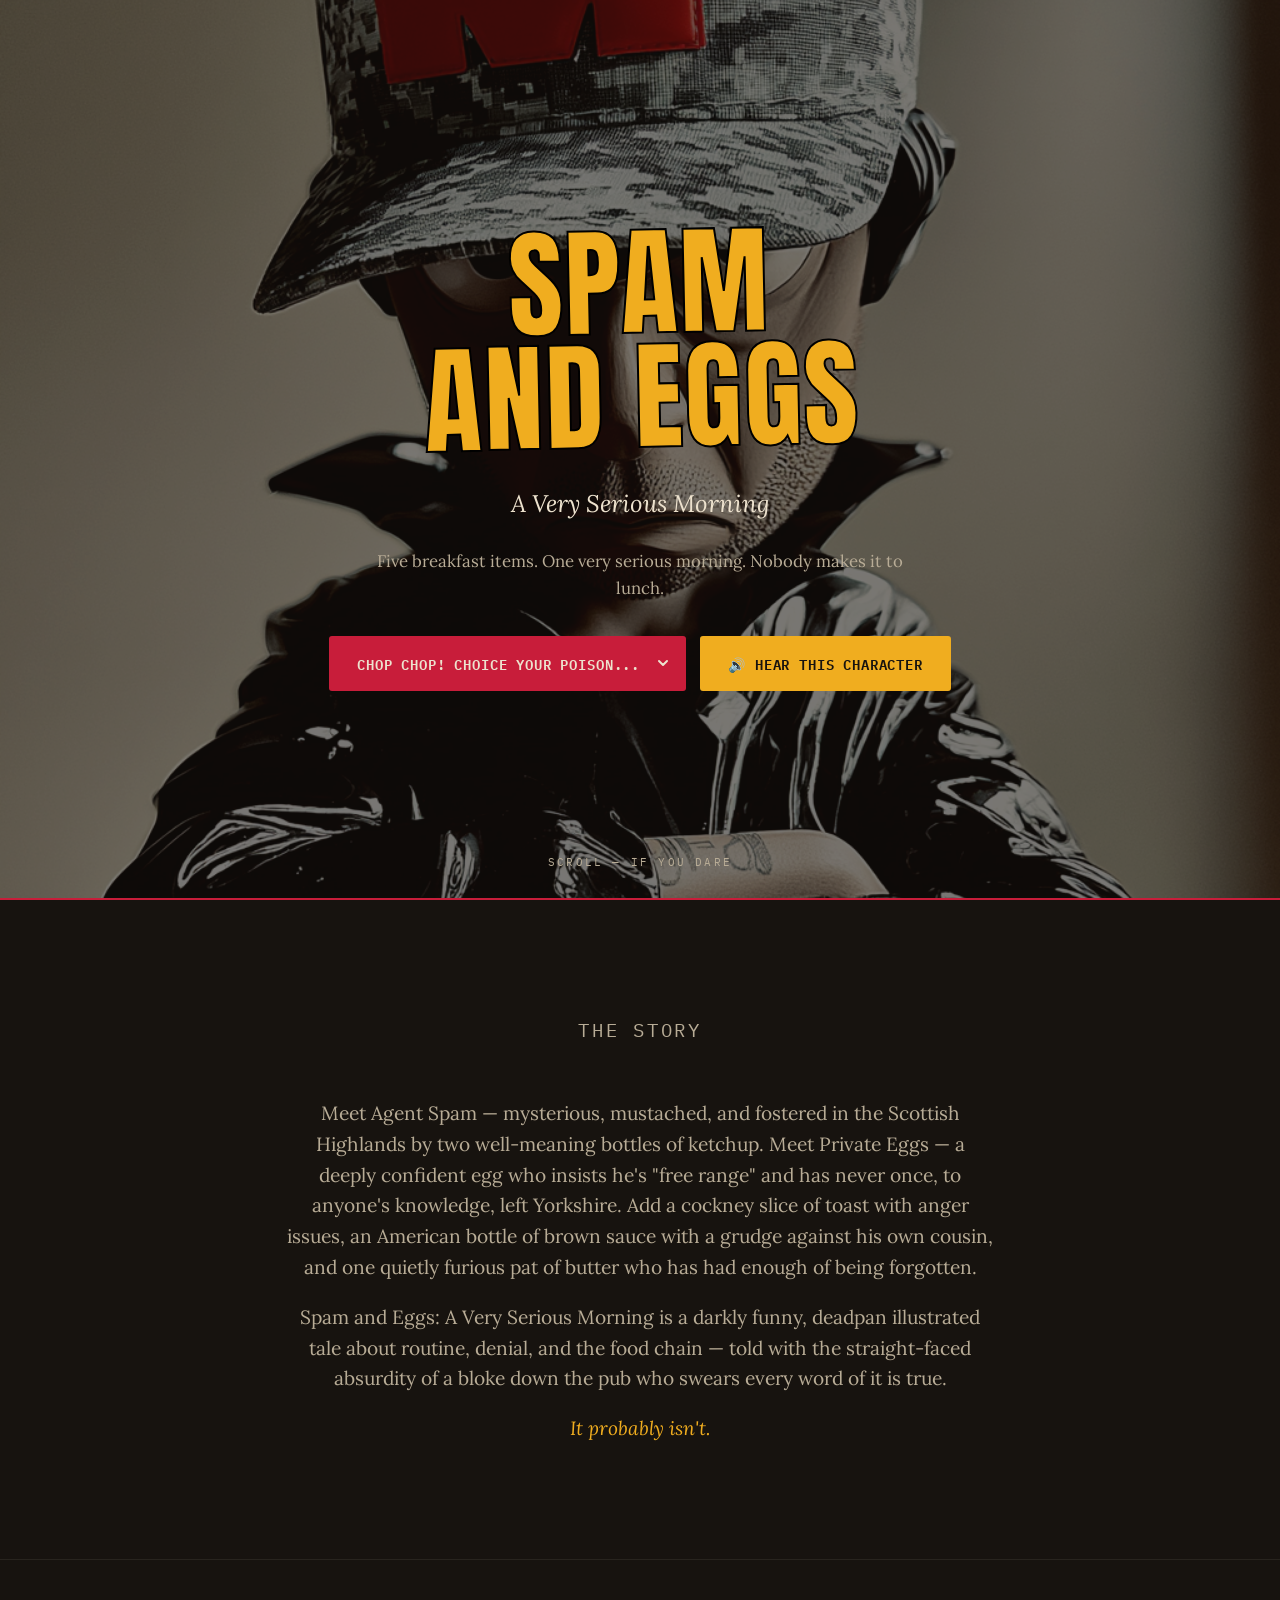
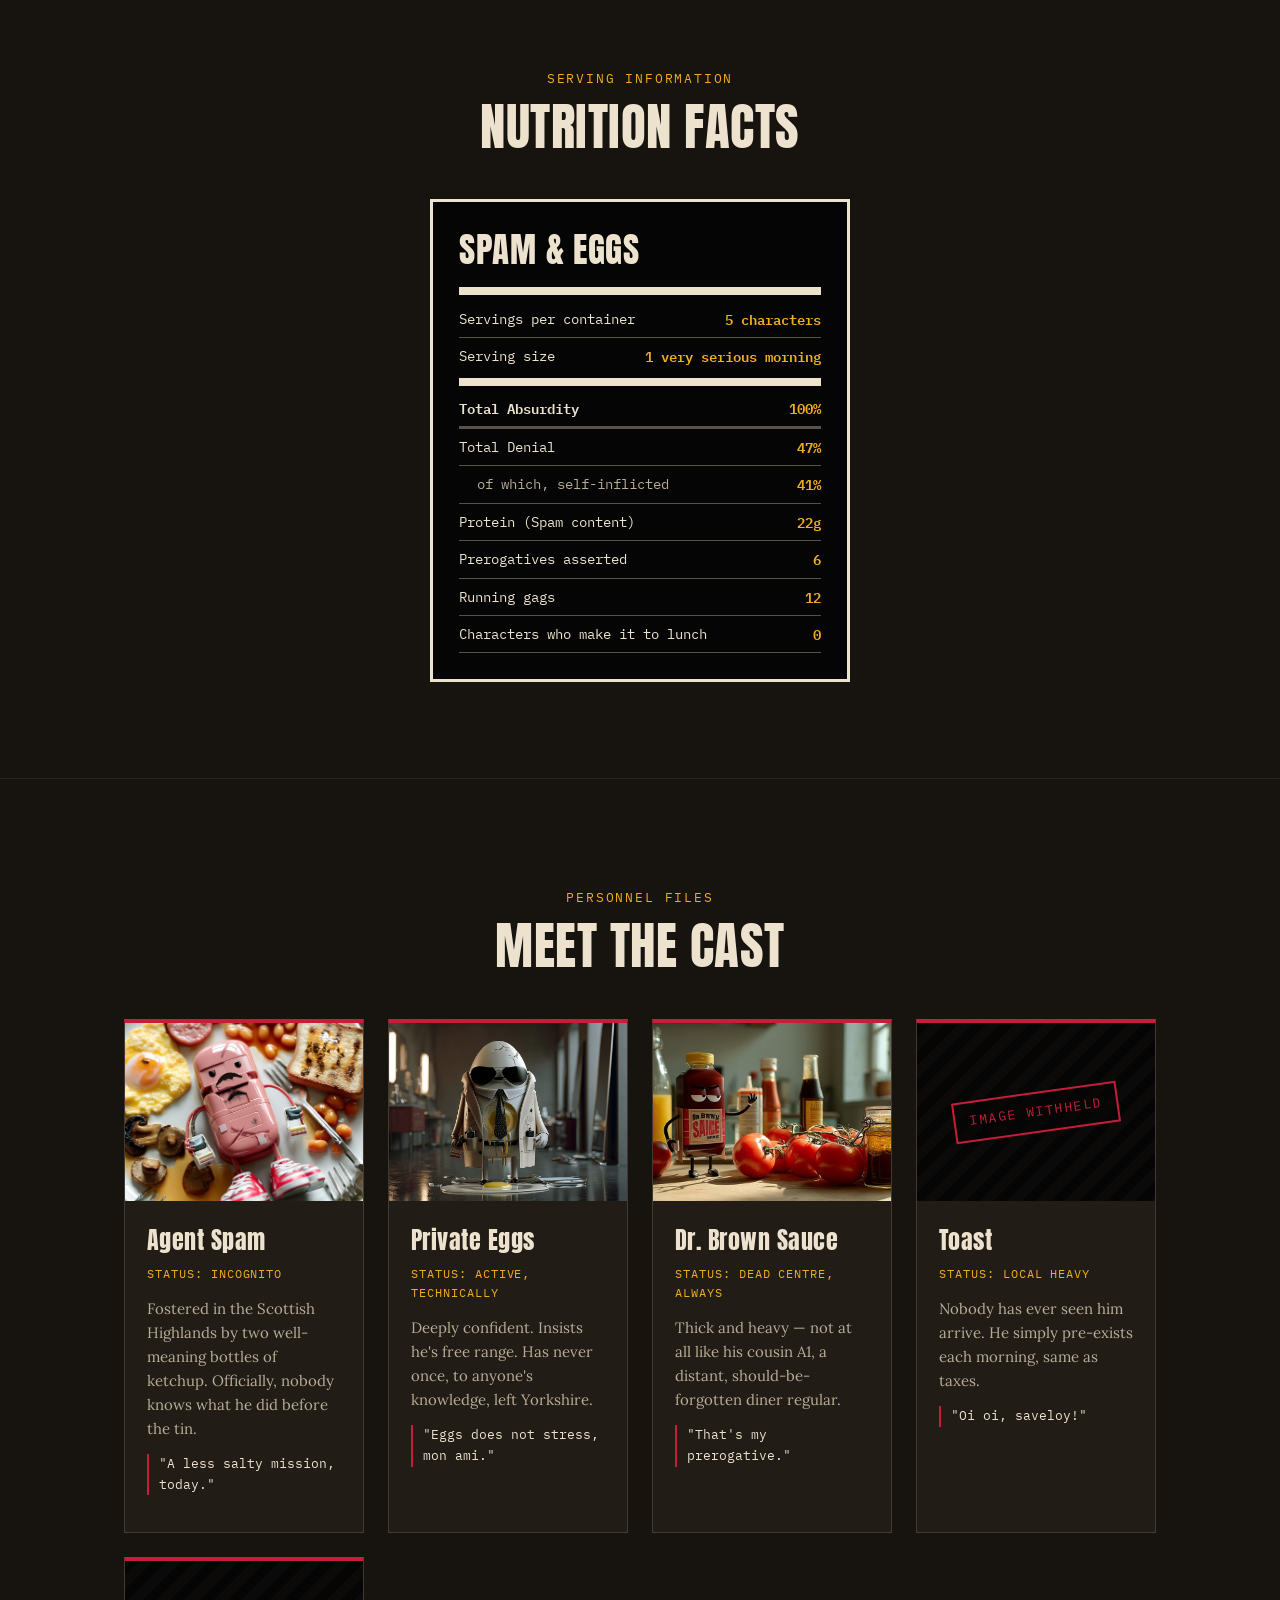
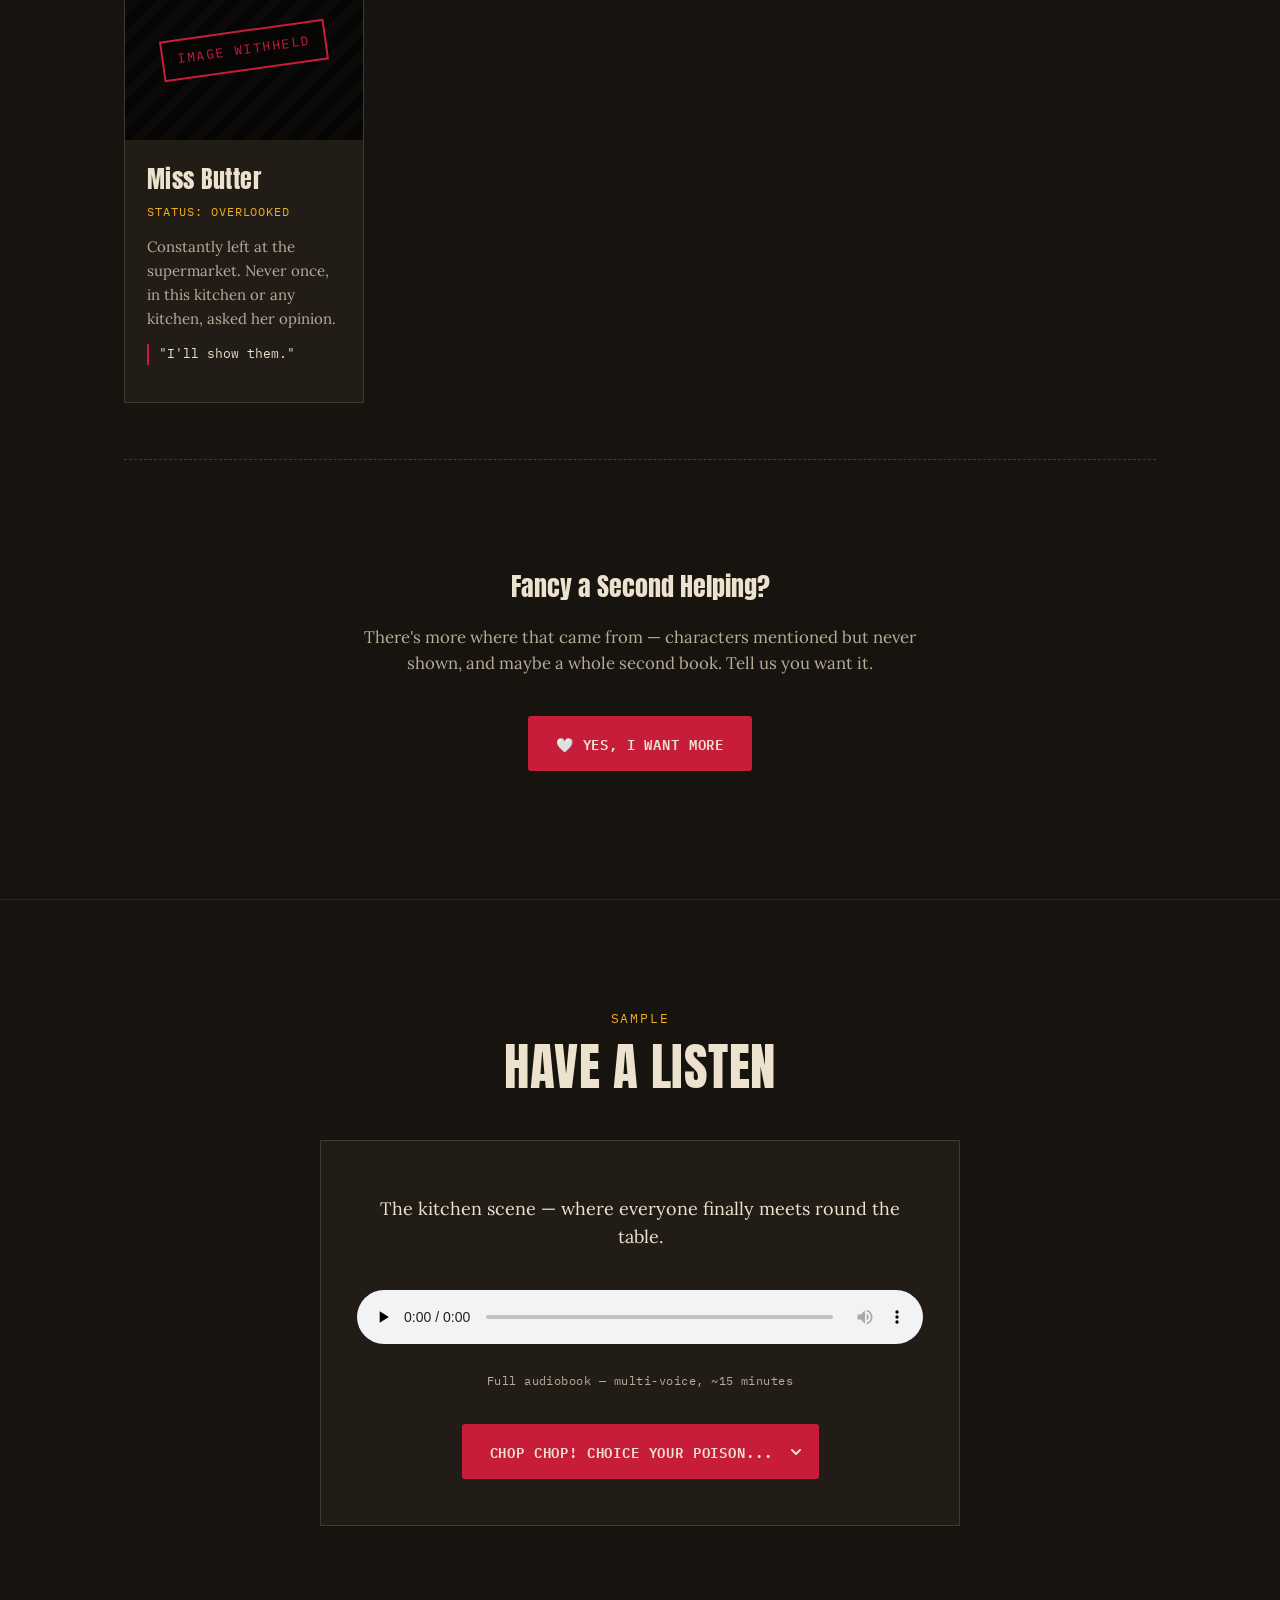
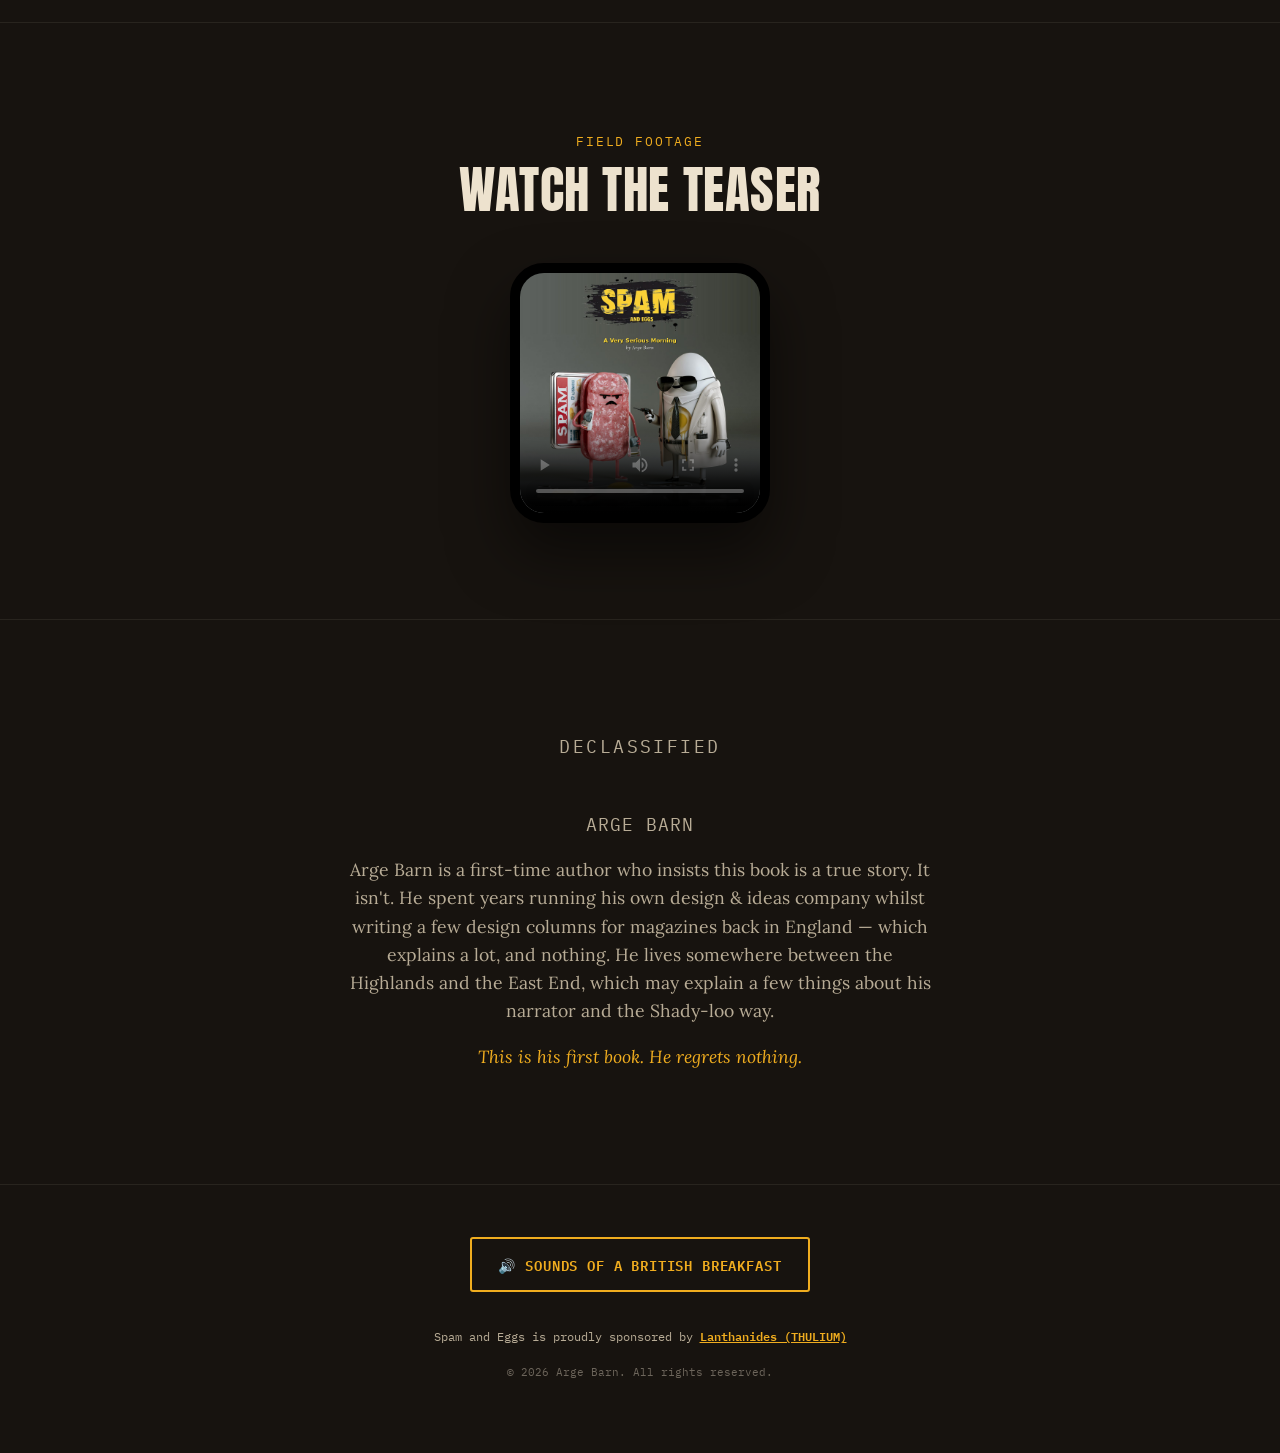
==== index.html @ 0ada2b19 "Update audio platform options with emojis" ====
<!DOCTYPE html>
<html lang="en">
<head>
<meta charset="UTF-8">
<meta name="viewport" content="width=device-width, initial-scale=1.0">
<title>Spam and Eggs — A Very Serious Morning</title>
<meta name="description" content="Five breakfast items. One very serious morning. Nobody makes it to lunch. A darkly funny illustrated audiobook by Arge Barn.">
<meta property="og:title" content="Spam and Eggs — A Very Serious Morning">
<meta property="og:description" content="Five breakfast items. One very serious morning. Nobody makes it to lunch.">
<meta property="og:image" content="assets/images/cover.jpg">
  <link rel="icon" href="assets/images/favicon.ico" sizes="any">
<link rel="icon" type="image/png" sizes="32x32" href="assets/images/favicon-32x32.png">
<link rel="icon" type="image/png" sizes="16x16" href="assets/images/favicon-16x16.png">
<link rel="icon" type="image/png" sizes="192x192" href="assets/images/favicon-192x192.png">
  <link rel="icon" type="image/png" sizes="192x192" href="assets/images/favicon-512x512.png">
<link rel="apple-touch-icon" sizes="180x180" href="assets/images/apple-touch-icon.png">
<link rel="stylesheet" href="assets/style.css">
</head>
<body>

<!-- ============ HERO ============ -->
<section class="hero">
  <video autoplay muted loop playsinline poster="assets/images/hero-fallback.jpg" id="hero-video">
    <source src="assets/video/hero-bond.mp4" type="video/mp4">
  </video>
<script>
var HERO_CLIPS = [
  {
    video: 'assets/video/hero-bond.mp4',
    audio: 'assets/audio/voice-line.mp3'
  },
  {
    video: 'assets/video/hero-brownsauce.mp4',
    audio: 'assets/audio/voice-line2.mp3'
  },
  {
    video: 'assets/video/hero-spam-streetfighter.mp4',
    audio: 'assets/audio/voice-line3.mp3'
  },
  {
    video: 'assets/video/hero-toast-crazy.mp4',
    audio: 'assets/audio/voice-line4.mp3'
  },
  {
    video: 'assets/video/hero-butter-angry.mp4',
    audio: 'assets/audio/voice-line5.mp3'
  }
];

var CURRENT_HERO_INDEX = Math.floor(Math.random() * HERO_CLIPS.length);
var CURRENT_HERO = HERO_CLIPS[CURRENT_HERO_INDEX];

(function () {
  var vid = document.getElementById('hero-video');

  function loadHero(index) {
    CURRENT_HERO_INDEX = index;
    CURRENT_HERO = HERO_CLIPS[index];

    vid.querySelector('source').src = CURRENT_HERO.video;
    vid.load();

    // If the voice audio element already exists, update it too
    var voiceLine = document.getElementById('voice-line');
    if (voiceLine) {
      voiceLine.src = CURRENT_HERO.audio;
    }

    vid.play().catch(function () {});
  }

  // Load the randomly selected opening video
  loadHero(CURRENT_HERO_INDEX);

  // Change video every 7 seconds
  setInterval(function () {
    var nextIndex = (CURRENT_HERO_INDEX + 1) % HERO_CLIPS.length;
    loadHero(nextIndex);
  }, 7000);
})();
</script>
  <div class="hero-content">
    <div class="torn-banner">
      <h1>Spam<br>and Eggs</h1>
    </div>
    <p class="hero-sub">A Very Serious Morning</p>
    <p class="hero-tagline">Five breakfast items. One very serious morning. Nobody makes it to lunch.</p>
<div class="cta-row">
      <div class="select-wrap">
        <select class="platform-select" id="utmDropdownHero" onchange="openUTMLink(this.value)">
          <option value="">Chop Chop! Choice your poison...</option>
          <option value="https://open.spotify.com/show/67nCnRK3Gd2xtgFxg7SGTk?utm_source=website&utm_medium=button&utm_campaign=spam_and_eggs&utm_content=hero-spotify">🟢 Spotify</option>
          <option value="http://tun.in/pyklT?utm_source=website&utm_medium=button&utm_campaign=spam_and_eggs&utm_content=hero-tunein">🔵 TuneIn</option>
          <option value="https://www.everand.com/audiobook/1067543449/Spam-and-Eggs-A-Very-Serious-Morning?utm_source=website&utm_medium=button&utm_campaign=spam_and_eggs&utm_content=hero-everand">🟣 Everand</option>
          <option value="https://www.barnesandnoble.com/w/spam-and-eggs-arge-barn/1150907553?ean=2940205787413&utm_source=website&utm_medium=button&utm_campaign=spam_and_eggs&utm_content=hero-barnes-and-noble">🟤 Barnes and Noble</option>
          <option value="https://www.kobo.com/sg/en/audiobook/spam-and-eggs?srsltid=AfmBOoq4gtz3ccm7_G0ovE7n1J6raLAivi0LPg5ln81gW19ZzTFlpRWP?utm_source=website&utm_medium=button&utm_campaign=spam_and_eggs&utm_content=hero-kobo">🟢 Kobo</option>
          <option value="https://play.google.com/store/audiobooks/details/Arge_Barn_Spam_and_Eggs?id=AQAAAED6qiLqyM&utm_source=website&utm_medium=button&utm_campaign=spam_and_eggs&utm_content=hero-google-play">▶ Google Play</option>
          <option value="https://www.amazon.com/dp/B0HDY314GP?ref_=ast_author_ofdp_rw?utm_source=website&utm_medium=button&utm_campaign=spam_and_eggs&utm_content=hero-amazon">🟠 Amazon</option>
          <option value="https://www.ibs.it/spam-eggs-audiobook-arge-barn/e/9780466071165?srsltid=AfmBOooR1dBDKYHs-jy-RNsbdK6XVhRpRr8zVDQHjfhiVJnqXdYfN0te?utm_source=website&utm_medium=button&utm_campaign=spam_and_eggs&utm_content=hero-ibs">🔵 Ibs</option>
          <option value=" https://www.lafeltrinelli.it/spam-eggs-audiobook-arge-barn/e/9780466071165?srsltid=AfmBOordpHfROK8YFigRcA0tHPkMUphEO27Fzt_TkG967jvlHJC7Y_Ky?utm_source=website&utm_medium=button&utm_campaign=spam_and_eggs&utm_content=listen-feltrinelli">🔴 Feltrinelli</option>
        </select>
        <span class="select-chevron"><svg viewBox="0 0 16 16"><path d="M4 6l4 4 4-4"/></svg></span>
      </div>
  <!-- Voice line: click to hear whichever character's hero video is playing -->
<button id="voice-trigger" aria-label="Hear the character in the video">🔊 Hear this character</button>
<audio id="voice-line" preload="auto"></audio>
    </div>
  </div>
    <script>
      function openUTMLink(url) {
        if (url) {
          window.open(url, '_blank');
          document.getElementById('utmDropdown').value = "";
        }
      }
    </script>

  <div class="scroll-cue">Scroll — if you dare</div>
</section>

<!-- ============ THE STORY ============ -->
<section id="story">
  <div class="wrap blurb">
    <p class="eyebrow">The Story</p>
    <div style="height:14px"></div>
    <p>Meet Agent Spam — mysterious, mustached, and fostered in the Scottish Highlands by two well-meaning bottles of ketchup. Meet Private Eggs — a deeply confident egg who insists he's "free range" and has never once, to anyone's knowledge, left Yorkshire. Add a cockney slice of toast with anger issues, an American bottle of brown sauce with a grudge against his own cousin, and one quietly furious pat of butter who has had enough of being forgotten.</p>
    <p>Spam and Eggs: A Very Serious Morning is a darkly funny, deadpan illustrated tale about routine, denial, and the food chain — told with the straight-faced absurdity of a bloke down the pub who swears every word of it is true.</p>
    <p>It probably isn't.</p>
  </div>
</section>

<!-- ============ BY THE NUMBERS (signature element) ============ -->
<section id="facts">
  <div class="wrap">
    <div class="section-head">
      <p class="eyebrow">Serving Information</p>
      <h2>Nutrition Facts</h2>
    </div>
    <div class="label-panel">
      <div class="label-title">Spam &amp; Eggs</div>
      <div class="label-row"><span>Servings per container</span><span class="val">5 characters</span></div>
      <div class="label-row thick"><span>Serving size</span><span class="val">1 very serious morning</span></div>
      <div class="label-row bold"><span>Total Absurdity</span><span class="val">100%</span></div>
      <div class="label-row"><span>Total Denial</span><span class="val">47%</span></div>
      <div class="label-row indent"><span>of which, self-inflicted</span><span class="val">41%</span></div>
      <div class="label-row"><span>Protein (Spam content)</span><span class="val">22g</span></div>
      <div class="label-row"><span>Prerogatives asserted</span><span class="val">6</span></div>
      <div class="label-row"><span>Running gags</span><span class="val">12</span></div>
      <div class="label-row"><span>Characters who make it to lunch</span><span class="val">0</span></div>
    </div>
  </div>
</section>

<!-- ============ MEET THE CAST ============ -->
<section id="cast">
  <div class="wrap">
    <div class="section-head">
      <p class="eyebrow">Personnel Files</p>
      <h2>Meet the Cast</h2>
    </div>
    <div class="cast-grid">

      <div class="dossier" data-char="spam">
        <div class="dossier-photo"><img src="assets/images/spam-plate.jpg" alt="Agent Spam"></div>
        <div class="dossier-body">
          <div class="dossier-name">Agent Spam</div>
          <div class="dossier-status">Status: Incognito</div>
          <p class="dossier-bio">Fostered in the Scottish Highlands by two well-meaning bottles of ketchup. Officially, nobody knows what he did before the tin.</p>
          <p class="dossier-quote">"A less salty mission, today."</p>
        </div>
      </div>

      <div class="dossier" data-char="eggs">
        <div class="dossier-photo"><img src="assets/images/eggs.jpg" alt="Private Eggs"></div>
        <div class="dossier-body">
          <div class="dossier-name">Private Eggs</div>
          <div class="dossier-status">Status: Active, technically</div>
          <p class="dossier-bio">Deeply confident. Insists he's free range. Has never once, to anyone's knowledge, left Yorkshire.</p>
          <p class="dossier-quote">"Eggs does not stress, mon ami."</p>
        </div>
      </div>

      <div class="dossier" data-char="brownsauce">
        <div class="dossier-photo"><img src="assets/images/brownsauce.jpg" alt="Dr. Brown Sauce"></div>
        <div class="dossier-body">
          <div class="dossier-name">Dr. Brown Sauce</div>
          <div class="dossier-status">Status: Dead centre, always</div>
          <p class="dossier-bio">Thick and heavy — not at all like his cousin A1, a distant, should-be-forgotten diner regular.</p>
          <p class="dossier-quote">"That's my prerogative."</p>
        </div>
      </div>

      <div class="dossier" data-char="toast">
        <div class="dossier-photo">
          <div class="redacted-photo"><span class="redacted-stamp">Image Withheld</span></div>
        </div>
        <div class="dossier-body">
          <div class="dossier-name">Toast</div>
          <div class="dossier-status">Status: Local heavy</div>
          <p class="dossier-bio">Nobody has ever seen him arrive. He simply pre-exists each morning, same as taxes.</p>
          <p class="dossier-quote">"Oi oi, saveloy!"</p>
        </div>
      </div>

      <div class="dossier" data-char="butter">
        <div class="dossier-photo">
          <div class="redacted-photo"><span class="redacted-stamp">Image Withheld</span></div>
        </div>
        <div class="dossier-body">
          <div class="dossier-name">Miss Butter</div>
          <div class="dossier-status">Status: Overlooked</div>
          <p class="dossier-bio">Constantly left at the supermarket. Never once, in this kitchen or any kitchen, asked her opinion.</p>
          <p class="dossier-quote">"I'll show them."</p>
        </div>
      </div>

    </div>

    <!-- ============ WANT MORE? (single interest vote) ============ -->
    <div id="bonus-wrap">
      <div class="bonus-lock" id="bonus-lock">
        <p class="eyebrow">Fancy a Second Helping?</p>
        <p class="bonus-progress">There's more where that came from — characters mentioned but never shown, and maybe a whole second book. Tell us you want it.</p>
        <button class="btn btn-primary" id="want-more-btn">🤍 Yes, I Want More</button>
      </div>

      <div class="bonus-revealed" id="bonus-revealed" hidden>
        <p class="eyebrow" style="text-align:center;">Declassified</p>
        <div class="cast-grid bonus-grid">
          <div class="dossier" data-char="A1-busking">
             <div class="dossier-photo"><img src="assets/images/A1-busking.jpg" alt="A1 sauce"></div>
            <div class="dossier-body">
              <div class="dossier-name">A1</div>
              <div class="dossier-status">Status: Distant, should-be-forgotten</div>
              <p class="dossier-bio">Brown Sauce's cousin. Last heard doing steak-night specials at some roadside diner outside Nevada. Selling himself cheap.</p>
              <p class="dossier-quote">"Another day, another dollar-less."</p>
            </div>
          </div>

          <div class="dossier">
            <div class="dossier-photo">
              <div class="redacted-photo"><span class="redacted-stamp">Never Rendered</span></div>
            </div>
            <div class="dossier-body">
              <div class="dossier-name">The Tomato Brothers</div>
              <div class="dossier-status">Status: Unspecified, plural</div>
              <p class="dossier-bio">Referenced once, feared thereafter. Whatever they did to Brown Sauce, he's still not over it.</p>
              <p class="dossier-quote">"Do I look British?"</p>
            </div>
          </div>

          <div class="dossier">
            <div class="dossier-photo">
              <div class="redacted-photo"><span class="redacted-stamp">Never Rendered</span></div>
            </div>
            <div class="dossier-body">
              <div class="dossier-name">Margarine</div>
              <div class="dossier-status">Status: Nemesis</div>
              <p class="dossier-bio">Butter's rival, forever trying to bring her down. Not pure. Not welcome.</p>
              <p class="dossier-quote">"Constantly left at the supermarket, and rightly so."</p>
            </div>
          </div>
        </div>

        <div class="next-book-tease">
          <p class="eyebrow">In Development</p>
          <h3>Book Two</h3>
          <p>Same kitchen, same dark logic, a different shift on the counter. Nothing's confirmed. Nothing's off the table.</p>
         <p class="submit-line">Got a character idea? A cursed condiment, a doomed leftover, a fridge-door regular with a grudge — send it in.</p>
          <form id="character-form" class="character-form">
            <input type="hidden" name="access_key" value="7efdcd7e-b94a-46bc-9484-2217c2d4e376">
            <input type="hidden" name="subject" value="New character idea for Spam and Eggs">

            <input type="text" name="name" placeholder="Your name (optional)" autocomplete="off">
            <input type="email" name="email" placeholder="Your email (optional, only if you want a reply)" autocomplete="off">
            <textarea name="message" placeholder="Your character idea..." required rows="3"></textarea>
  <!-- Honeypot: Web3Forms' own convention — real visitors never see or check
                 this box, bots that auto-fill every field usually do. -->
            <input type="checkbox" name="botcheck" class="hidden-field" style="display:none" tabindex="-1" autocomplete="off">

            <button type="submit" class="btn btn-outline">Send it in</button>
          </form>
        </div>
      </div>
    </div>
    <!-- Thank-you dialog, shown immediately on successful submission -->
    <div id="thanks-overlay" class="thanks-overlay" hidden>
      <div class="thanks-box">
        <p class="eyebrow">Filed &amp; Noted</p>
        <h3>Thanks for the idea</h3>
        <p>It's in the pile with everything else that "probably isn't" true. Appreciated.</p>
        <button class="btn btn-primary" id="thanks-close">Close</button>
      </div>
    </div>
  </div>
</section>
<!-- ============ LISTEN ============ -->
<section id="listen">
  <div class="wrap">
    <div class="section-head">
      <p class="eyebrow">Sample</p>
      <h2>Have a Listen</h2>
    </div>
    <div class="listen-panel">
      <p>The kitchen scene — where everyone finally meets round the table.</p>
      <audio controls preload="none">
        <source src="assets/audio/sample.mp3" type="audio/mpeg">
        Your browser doesn't support embedded audio — grab the full show on Spotify instead.
      </audio>
      <p class="small">Full audiobook — multi-voice, ~15 minutes</p>
     <div class="cta-row" style="margin-bottom:10px;">
      <div class="select-wrap">
         <select class="platform-select" id="utmDropdownListen" onchange="openUTMLink(this.value)">
          <option value="">Chop Chop! Choice your poison...</option>
          <option value="https://open.spotify.com/show/67nCnRK3Gd2xtgFxg7SGTk?utm_source=website&utm_medium=button&utm_campaign=spam_and_eggs&utm_content=listen-spotify">🟢 Spotify</option>
          <option value="http://tun.in/pyklT?utm_source=website&utm_medium=button&utm_campaign=spam_and_eggs&utm_content=hero-tunein">🔵 TuneIn</option>
          <option value="https://www.everand.com/audiobook/1067543449/Spam-and-Eggs-A-Very-Serious-Morning?utm_source=website&utm_medium=button&utm_campaign=spam_and_eggs&utm_content=listen-everand">🟣 Everand</option>
          <option value="https://www.barnesandnoble.com/w/spam-and-eggs-arge-barn/1150907553?ean=2940205787413&utm_source=website&utm_medium=button&utm_campaign=spam_and_eggs&utm_content=listen-barnes-and-noble">🟤 Barnes and Noble</option>
          <option value="https://www.kobo.com/sg/en/audiobook/spam-and-eggs?srsltid=AfmBOoq4gtz3ccm7_G0ovE7n1J6raLAivi0LPg5ln81gW19ZzTFlpRWP?utm_source=website&utm_medium=button&utm_campaign=spam_and_eggs&utm_content=listen-kobo">🟢 Kobo</option>
          <option value="https://play.google.com/store/audiobooks/details/Arge_Barn_Spam_and_Eggs?id=AQAAAED6qiLqyM&utm_source=website&utm_medium=button&utm_campaign=spam_and_eggs&utm_content=listen-google-play">▶ Google Play</option>
          <option value="https://www.amazon.com/dp/B0HDY314GP?ref_=ast_author_ofdp_rw?utm_source=website&utm_medium=button&utm_campaign=spam_and_eggs&utm_content=listen-amazon">🟠 Amazon</option>
          <option value="https://www.ibs.it/spam-eggs-audiobook-arge-barn/e/9780466071165?srsltid=AfmBOooR1dBDKYHs-jy-RNsbdK6XVhRpRr8zVDQHjfhiVJnqXdYfN0te?utm_source=website&utm_medium=button&utm_campaign=spam_and_eggs&utm_content=listen-ibs">🔵 Ibs</option>
          <option value=" https://www.lafeltrinelli.it/spam-eggs-audiobook-arge-barn/e/9780466071165?srsltid=AfmBOordpHfROK8YFigRcA0tHPkMUphEO27Fzt_TkG967jvlHJC7Y_Ky?utm_source=website&utm_medium=button&utm_campaign=spam_and_eggs&utm_content=listen-feltrinelli">🔴 Feltrinelli</option>
        </select>
        <span class="select-chevron"><svg viewBox="0 0 16 16"><path d="M4 6l4 4 4-4"/></svg></span>
      </div>
    </div>
 </div>
    </div>
</section>

<!-- ============ WATCH ============ -->
<section id="watch">
  <div class="wrap">
    <div class="section-head">
      <p class="eyebrow">Field Footage</p>
      <h2>Watch the Teaser</h2>
    </div>
    <div class="watch-wrap">
      <div class="phone-frame">
        <video controls playsinline poster="assets/images/cover.jpg">
          <source src="assets/video/teaser.mp4" type="video/mp4">
        </video>
      </div>
    </div>
  </div>
</section>

<!-- ============ ABOUT ============ -->
<section id="about">
  <div class="wrap about-panel">
    <p class="eyebrow">Declassified</p>
    <div style="height:14px"></div>
    <p class="about-name">Arge Barn</p>
    <p>Arge Barn is a first-time author who insists this book is a true story. It isn't. He spent years running his own design & ideas company whilst writing a few design columns for magazines back in England — which explains a lot, and nothing. He lives somewhere between the Highlands and the East End, which may explain a few things about his narrator and the Shady-loo way.</p>
    <p style="font-style:italic; color:var(--yolk-gold);">This is his first book. He regrets nothing.</p>
  </div>
</section>

<!-- ============ FOOTER ============ -->
<footer>
  <div class="wrap">
    <p><a class="btn btn-outline" href="sounds.html">🔊 Sounds of a British Breakfast</a></p><br>
    <p class="sponsor-line">Spam and Eggs is proudly sponsored by <a href="https://argefaber.github.io/Lanthanides-THULIUM/" target="_blank" rel="noopener">Lanthanides (THULIUM)</a></p>
    <p class="copyright">© 2026 Arge Barn. All rights reserved.</p>
  </div>
</footer>

<script>
  (function () {
    var btn = document.getElementById('voice-trigger');
    var voiceLine = document.getElementById('voice-line');
    voiceLine.src = CURRENT_HERO.audio;
    btn.addEventListener('click', function () {
      voiceLine.currentTime = 0;
      voiceLine.play();
    });
  })();
</script>

<!-- "Want more?" reveal -->
<script>
  (function () {
    var STORAGE_KEY = 'spamAndEggsWantsMore';
    var btn = document.getElementById('want-more-btn');
    var lock = document.getElementById('bonus-lock');
    var revealed = document.getElementById('bonus-revealed');

    function reveal() {
      lock.hidden = true;
      revealed.hidden = false;
    }

    if (localStorage.getItem(STORAGE_KEY) === 'yes') {
      reveal();
    }

    btn.addEventListener('click', function () {
      localStorage.setItem(STORAGE_KEY, 'yes');
      reveal();
    });
  })();
</script>

  <!-- Character submission form: Web3Forms AJAX submit, thank-you modal on success -->
<script>
  (function () {
    var form = document.getElementById('character-form');
    var submitBtn = form.querySelector('button[type="submit"]');
    var overlay = document.getElementById('thanks-overlay');
    var closeBtn = document.getElementById('thanks-close');

    form.addEventListener('submit', async function (e) {
      e.preventDefault();

      var originalText = submitBtn.textContent;
      submitBtn.textContent = 'Sending...';
      submitBtn.disabled = true;

      try {
        var response = await fetch('https://api.web3forms.com/submit', {
          method: 'POST',
          headers: { 'Accept': 'application/json' },
          body: new FormData(form)
        });
        var data = await response.json();

        if (response.ok) {
          form.reset();
          overlay.hidden = false;
        } else {
          alert('Error: ' + (data.message || 'something went wrong, try again.'));
        }
      } catch (err) {
        alert('Something went wrong. Please try again.');
      } finally {
        submitBtn.textContent = originalText;
        submitBtn.disabled = false;
      }
    });

    closeBtn.addEventListener('click', function () {
      overlay.hidden = true;
    });
    overlay.addEventListener('click', function (e) {
      if (e.target === overlay) overlay.hidden = true;
    });
  })();
</script>

  <!-- Google tag (gtag.js) -->
<script async src="https://www.googletagmanager.com/gtag/js?id=G-L7Y0K61TK4"></script>
<script>
  window.dataLayer = window.dataLayer || [];
  function gtag(){dataLayer.push(arguments);}
  gtag('js', new Date());

  gtag('config', 'G-L7Y0K61TK4');
</script>

</body>
</html>
---- assets/style.css ----
/* ============================================================
   SPAM AND EGGS — A Very Serious Morning
   Design tokens
   bg-void:      #17130f   near-black, warm charcoal (toasted, not neon)
   bg-panel:     #221c17
   spam-red:     #c81d3a
   yolk-gold:    #f0ad1f
   cream:        #ede2ce
   sauce-brown:  #4a2c1d
   redacted:     #050505
   ============================================================ */

@import url('https://fonts.googleapis.com/css2?family=Anton&family=Lora:ital,wght@0,400;0,500;0,600;1,400&family=IBM+Plex+Mono:wght@400;500;600&display=swap');

:root {
  --bg-void: #17130f;
  --bg-panel: #221c17;
  --spam-red: #c81d3a;
  --yolk-gold: #f0ad1f;
  --cream: #ede2ce;
  --cream-dim: #b8ac96;
  --sauce-brown: #4a2c1d;
  --redacted: #050505;
  --display: 'Anton', sans-serif;
  --body: 'Lora', serif;
  --mono: 'IBM Plex Mono', monospace;
}

* { box-sizing: border-box; }

html { scroll-behavior: smooth; }

@media (prefers-reduced-motion: reduce) {
  html { scroll-behavior: auto; }
  * { animation-duration: 0.01ms !important; animation-iteration-count: 1 !important; transition-duration: 0.01ms !important; }
}

body {
  margin: 0;
  background: var(--bg-void);
  color: var(--cream);
  font-family: var(--body);
  font-size: 18px;
  line-height: 1.6;
}

a { color: var(--yolk-gold); }
a:focus-visible, button:focus-visible { outline: 3px solid var(--yolk-gold); outline-offset: 3px; }

img, video { max-width: 100%; display: block; }

.wrap {
  max-width: 1080px;
  margin: 0 auto;
  padding: 0 24px;
}

.eyebrow {
  font-family: var(--mono);
  text-transform: uppercase;
  letter-spacing: 0.14em;
  font-size: 13px;
  color: var(--yolk-gold);
}

h1, h2, h3 {
  font-family: var(--display);
  font-weight: 400;
  text-transform: uppercase;
  letter-spacing: 0.01em;
  line-height: 0.95;
  margin: 0;
}

/* ---------------- HERO ---------------- */

.hero {
  position: relative;
  min-height: 100svh;
  display: flex;
  align-items: center;
  justify-content: center;
  overflow: hidden;
  border-bottom: 2px solid var(--spam-red);
}

.hero-fallback {
  position: absolute;
  inset: 0;
  background: url("assets/images/hero-fallback.jpg") center center / cover no-repeat;
  z-index: 0;
}

.hero video {
  position: absolute;
  inset: 0;
  width: 100%;
  height: 100%;
  object-fit: cover;
  opacity: 0.42;
  filter: grayscale(0.15) contrast(1.05);
  z-index: 1;
}

.hero::after {
  content: "";
  position: absolute;
  inset: 0;
  background: linear-gradient(180deg, rgba(23,19,15,0.55) 0%, rgba(23,19,15,0.75) 55%, rgba(23,19,15,0.97) 100%);
}

.hero-content {
  position: relative;
  z-index: 2;
  text-align: center;
  padding: 40px 24px;
}

.torn-banner {
  display: inline-block;
  padding: 18px 44px 10px;
  transform: rotate(-1.2deg);
  clip-path: polygon(1% 8%, 6% 0%, 22% 4%, 40% 0%, 58% 3%, 76% 0%, 93% 5%, 99% 0%,
                      99% 92%, 94% 100%, 78% 96%, 60% 100%, 42% 97%, 24% 100%, 8% 95%, 1% 100%);
}

.torn-banner h1 {
  font-size: clamp(3.4rem, 11vw, 7.5rem);
  color: var(--yolk-gold);
  -webkit-text-stroke: 2px #000;
}

.hero-sub {
  margin-top: 22px;
  font-family: var(--body);
  font-style: italic;
  font-size: clamp(1.1rem, 2.4vw, 1.5rem);
  color: var(--cream);
}

.hero-tagline {
  margin: 18px auto 0;
  max-width: 32em;
  color: var(--cream-dim);
  font-size: 1.05rem;
}

.cta-row {
  display: flex;
  flex-wrap: wrap;
  gap: 14px;
  justify-content: center;
  margin-top: 34px;
}

.btn {
  font-family: var(--mono);
  text-transform: uppercase;
  letter-spacing: 0.06em;
  font-size: 14px;
  font-weight: 600;
  text-decoration: none;
  padding: 14px 26px;
  border-radius: 3px;
  border: 2px solid transparent;
  cursor: pointer;
  transition: transform 0.15s ease, background 0.15s ease;
}

.btn:hover { transform: translateY(-2px); }

.btn-primary { background: var(--spam-red); color: var(--cream); }
.btn-primary:hover { background: #e0203f; }

.btn-outline { background: transparent; color: var(--yolk-gold); border-color: var(--yolk-gold); }
.btn-outline:hover { background: rgba(240,173,31,0.1); }
.select-wrap {
  position: relative;
  display: inline-block;
}

.platform-select {
  -webkit-appearance: none;
  -moz-appearance: none;
  appearance: none;
  background-color: var(--spam-red);
  color: var(--cream);
  border: 2px solid transparent;
  border-radius: 3px;
  font-family: var(--mono);
  text-transform: uppercase;
  letter-spacing: 0.06em;
  font-size: 14px;
  font-weight: 600;
  padding: 14px 44px 14px 26px;
  cursor: pointer;
  transition: background-color 0.15s ease;
}

.platform-select:hover {
  background-color: #e0203f;
}

.platform-select:focus-visible {
  outline: 3px solid var(--yolk-gold);
  outline-offset: 3px;
}

.platform-select option {
  background: var(--bg-panel);
  color: var(--black);
}

.select-chevron {
  position: absolute;
  top: 50%;
  right: 15px;
  width: 16px;
  height: 16px;
  transform: translateY(-50%);
  pointer-events: none;
}

.select-chevron svg {
  width: 100%;
  height: 100%;
  display: block;
  stroke: var(--cream);
  stroke-width: 2;
  fill: none;
  stroke-linecap: round;
  stroke-linejoin: round;
  transform-origin: center center;
  transition: transform 0.2s ease;
}

.platform-select:focus ~ .select-chevron svg {
  transform: rotate(180deg);
}

.scroll-cue {
  position: absolute;
  bottom: 26px;
  left: 50%;
  transform: translateX(-50%);
  font-family: var(--mono);
  font-size: 11px;
  letter-spacing: 0.2em;
  text-transform: uppercase;
  color: var(--cream-dim);
  z-index: 2;
}

/* ---------------- SECTIONS ---------------- */

section {
  padding: 96px 0;
  border-bottom: 1px solid rgba(237,226,206,0.08);
}

.section-head {
  margin-bottom: 48px;
  text-align: center;
}

.section-head h2 {
  font-size: clamp(2rem, 5vw, 3.2rem);
  color: var(--cream);
  margin-top: 10px;
}

.blurb {
  max-width: 42em;
  margin: 0 auto;
  text-align: center;
}

.blurb p {
  font-size: 1.2rem;
  color: var(--cream-dim);
}

.blurb p:last-child {
  font-style: italic;
  color: var(--yolk-gold);
}

/* ---------------- NUTRITION LABEL (signature element) ---------------- */

.label-panel {
  background: var(--redacted);
  border: 3px solid var(--cream);
  max-width: 420px;
  margin: 0 auto;
  padding: 20px 26px 26px;
  font-family: var(--mono);
}

.label-panel .label-title {
  font-family: var(--display);
  font-size: 2.2rem;
  text-transform: uppercase;
  border-bottom: 8px solid var(--cream);
  padding-bottom: 8px;
  margin-bottom: 6px;
  letter-spacing: 0.02em;
}

.label-row {
  display: flex;
  justify-content: space-between;
  border-bottom: 1px solid rgba(237,226,206,0.35);
  padding: 7px 0;
  font-size: 14px;
}

.label-row.indent { padding-left: 18px; color: var(--cream-dim); }
.label-row.bold { font-weight: 600; border-bottom-width: 3px; }
.label-row .val { color: var(--yolk-gold); font-weight: 600; }

.label-row.thick {
  border-bottom: 8px solid var(--cream);
  padding-bottom: 10px;
  margin-bottom: 4px;
}

/* ---------------- CAST / DOSSIER CARDS ---------------- */

.cast-grid {
  display: grid;
  grid-template-columns: repeat(auto-fit, minmax(240px, 1fr));
  gap: 24px;
}

.dossier {
  background: var(--bg-panel);
  border: 1px solid rgba(237,226,206,0.15);
  border-top: 4px solid var(--spam-red);
  padding: 0;
  overflow: hidden;
}

.dossier-photo {
  aspect-ratio: 4/3;
  overflow: hidden;
  background: #000;
  position: relative;
}

.dossier-photo img {
  width: 100%;
  height: 100%;
  object-fit: cover;
}

.redacted-photo {
  width: 100%;
  height: 100%;
  display: flex;
  align-items: center;
  justify-content: center;
  background:
    repeating-linear-gradient(135deg, #050505, #050505 10px, #0c0a08 10px, #0c0a08 20px);
  position: relative;
}

.redacted-stamp {
  font-family: var(--mono);
  font-size: 13px;
  letter-spacing: 0.12em;
  color: var(--spam-red);
  border: 2px solid var(--spam-red);
  padding: 8px 14px;
  transform: rotate(-8deg);
  text-transform: uppercase;
  background: rgba(5,5,5,0.6);
}

.dossier-body { padding: 20px 22px 24px; }

.dossier-name {
  font-family: var(--display);
  font-size: 1.5rem;
  letter-spacing: 0.02em;
  color: var(--cream);
}

.dossier-status {
  font-family: var(--mono);
  font-size: 12px;
  color: var(--yolk-gold);
  text-transform: uppercase;
  letter-spacing: 0.08em;
  margin: 4px 0 14px;
}

.dossier-bio {
  font-size: 15px;
  color: var(--cream-dim);
  margin: 0 0 12px;
}

.dossier-quote {
  font-family: var(--mono);
  font-size: 13px;
  color: var(--cream);
  border-left: 2px solid var(--spam-red);
  padding-left: 10px;
  font-style: normal;
}

.bonus-grid {
  grid-template-columns: repeat(auto-fit, minmax(240px, 1fr));
}

#want-more-btn {
  margin-top: 22px;
}

#bonus-wrap {
  margin-top: 56px;
  padding-top: 48px;
  border-top: 1px dashed rgba(237,226,206,0.2);
}

.bonus-lock {
  text-align: center;
  padding: 32px 20px;
  max-width: 36em;
  margin: 0 auto;
}

.bonus-lock .eyebrow {
  font-family: var(--display);
  font-size: 1.6rem;
  color: var(--cream);
  text-transform: none;
  letter-spacing: normal;
  display: block;
  margin-bottom: 10px;
}

.bonus-progress {
  font-family: var(--body);
  font-size: 1.05rem;
  color: var(--cream-dim);
}

.bonus-grid .dossier {
  border-top-color: var(--yolk-gold);
}

.next-book-tease {
  max-width: 34em;
  margin: 56px auto 0;
  text-align: center;
  padding-top: 40px;
  border-top: 1px solid rgba(237,226,206,0.12);
}

.next-book-tease h3 {
  font-size: 2.2rem;
  color: var(--yolk-gold);
  margin: 8px 0 16px;
}

.next-book-tease p {
  color: var(--cream-dim);
}

.submit-line a {
  color: var(--yolk-gold);
  font-weight: 600;
}

.character-form {
  max-width: 26em;
  margin: 24px auto 0;
  display: flex;
  flex-direction: column;
  gap: 10px;
}

.character-form input[type="text"],
.character-form input[type="email"],
.character-form textarea {
  background: var(--bg-panel);
  border: 1px solid rgba(237,226,206,0.25);
  color: var(--cream);
  font-family: var(--body);
  font-size: 15px;
  padding: 10px 12px;
  border-radius: 3px;
  resize: vertical;
}

.character-form input::placeholder,
.character-form textarea::placeholder {
  color: var(--cream-dim);
}

.character-form button {
  align-self: center;
  margin-top: 4px;
}

.form-status {
  font-family: var(--mono);
  font-size: 13px;
  color: var(--yolk-gold);
  text-align: center;
  margin-top: 4px;
}

.thanks-overlay {
  position: fixed;
  inset: 0;
  background: rgba(5,5,5,0.82);
  align-items: center;
  justify-content: center;
  z-index: 100;
  padding: 20px;
}

.thanks-overlay:not([hidden]) {
  display: flex;
}

.thanks-box {
  background: var(--bg-panel);
  border: 2px solid var(--yolk-gold);
  padding: 36px 32px;
  max-width: 380px;
  text-align: center;
}

.thanks-box .eyebrow {
  display: block;
  margin-bottom: 8px;
}

.thanks-box h3 {
  font-size: 1.8rem;
  color: var(--cream);
  margin-bottom: 12px;
}

.thanks-box p {
  color: var(--cream-dim);
  font-size: 1rem;
  margin-bottom: 22px;
}


/* ---------------- LISTEN ---------------- */

.listen-panel {
  background: var(--bg-panel);
  border: 1px solid rgba(237,226,206,0.15);
  padding: 36px;
  max-width: 640px;
  margin: 0 auto;
  text-align: center;
}

.listen-panel p.small {
  font-family: var(--mono);
  font-size: 12px;
  color: var(--cream-dim);
  letter-spacing: 0.04em;
  margin-top: 18px;
}

audio {
  width: 100%;
  margin-top: 20px;
  accent-color: var(--spam-red);
}

/* ---------------- WATCH (teaser) ---------------- */

.watch-wrap {
  display: flex;
  justify-content: center;
}

.phone-frame {
  width: 260px;
  border: 10px solid #000;
  border-radius: 34px;
  overflow: hidden;
  background: #000;
  box-shadow: 0 30px 60px rgba(0,0,0,0.5);
}

.phone-frame video {
  width: 100%;
  display: block;
}

/* ---------------- ABOUT ---------------- */

.about-panel {
  max-width: 640px;
  margin: 0 auto;
  text-align: center;
}

.about-panel p {
  color: var(--cream-dim);
  font-size: 1.1rem;
}

.about-name {
  font-family: var(--mono);
  color: var(--yolk-gold);
  letter-spacing: 0.06em;
  text-transform: uppercase;
  font-size: 13px;
  margin-bottom: 10px;
}

/* ---------------- FOOTER ---------------- */

footer {
  padding: 48px 0 60px;
  text-align: center;
}

footer .btn-row {
  display: flex;
  flex-wrap: wrap;
  justify-content: center;
  gap: 12px;
  margin-bottom: 28px;
}

.disclosure {
  font-family: var(--mono);
  font-size: 11.5px;
  color: var(--cream-dim);
  max-width: 34em;
  margin: 0 auto 14px;
  line-height: 1.7;
}

.sponsor-line {
  font-family: var(--mono);
  font-size: 12px;
  color: var(--cream-dim);
  margin: 0 auto 18px;
}

.sponsor-line a {
  color: var(--yolk-gold);
  font-weight: 600;
}

.copyright {
  font-family: var(--mono);
  font-size: 11px;
  color: rgba(237,226,206,0.4);
}

#voice-trigger {
  background: var(--yolk-gold);
  color: var(--bg-void);
  border: 2px solid var(--yolk-gold);
  padding: 14px 26px;
  border-radius: 3px;
  font-family: var(--mono);
  font-size: 14px;
  font-weight: 600;
  letter-spacing: 0.06em;
  text-transform: uppercase;
  cursor: pointer;
  transition: transform 0.15s ease, background-color 0.15s ease;
}

#voice-trigger:hover {
  transform: translateY(-2px);
  background: var(--cream);
  border-color: var(--cream);
}

/* ---------------- SOUNDS PAGE ---------------- */

 .sounds-hero {
    padding: 72px 0 40px;
    text-align: center;
    border-bottom: 2px solid var(--spam-red);
  }
  .sounds-hero h1 {
    font-size: clamp(2.5rem, 6vw, 4.5rem);
    color: var(--yolk-gold);
  }
  .sounds-hero p {
    max-width: 34em;
    margin: 16px auto 0;
    color: var(--cream-dim);
    font-size: 1.1rem;
  }
  .sound-grid {
    display: grid;
    grid-template-columns: repeat(auto-fit, minmax(220px, 1fr));
    gap: 20px;
    margin: 48px 0;
  }
  .sound-btn {
    background: var(--bg-panel);
    border: 1px solid rgba(237,226,206,0.15);
    border-top: 4px solid var(--spam-red);
    color: var(--cream);
    padding: 26px 20px;
    text-align: center;
    cursor: pointer;
    font-family: var(--display);
    font-size: 1.15rem;
    letter-spacing: 0.02em;
    text-transform: uppercase;
    transition: transform 0.15s ease, border-top-color 0.15s ease;
  }
  .sound-btn:hover {
    transform: translateY(-3px);
    border-top-color: var(--yolk-gold);
  }
  .sound-btn:active {
    transform: translateY(0);
  }
  .sound-btn .emoji {
    display: block;
    font-size: 2.2rem;
    margin-bottom: 10px;
  }
  .sound-btn small {
    display: block;
    margin-top: 10px;
    font-family: var(--body);
    font-style: italic;
    font-size: 0.85rem;
    color: var(--cream-dim);
    text-transform: none;
    letter-spacing: normal;
  }
  .back-link {
    display: inline-block;
    margin-bottom: 24px;
    font-family: var(--mono);
    font-size: 13px;
    color: var(--cream-dim);
    text-decoration: none;
    letter-spacing: 0.04em;
  }
  .back-link:hover { color: var(--yolk-gold); }


@media (max-width: 640px) {
  section { padding: 64px 0; }
  .dossier-photo { aspect-ratio: 16/10; }
     .select-wrap {
    width: 100%;
    max-width: calc(100vw - 48px);
  }
     .platform-select {
    width: 100%;
    max-width: 100%;
  }
}
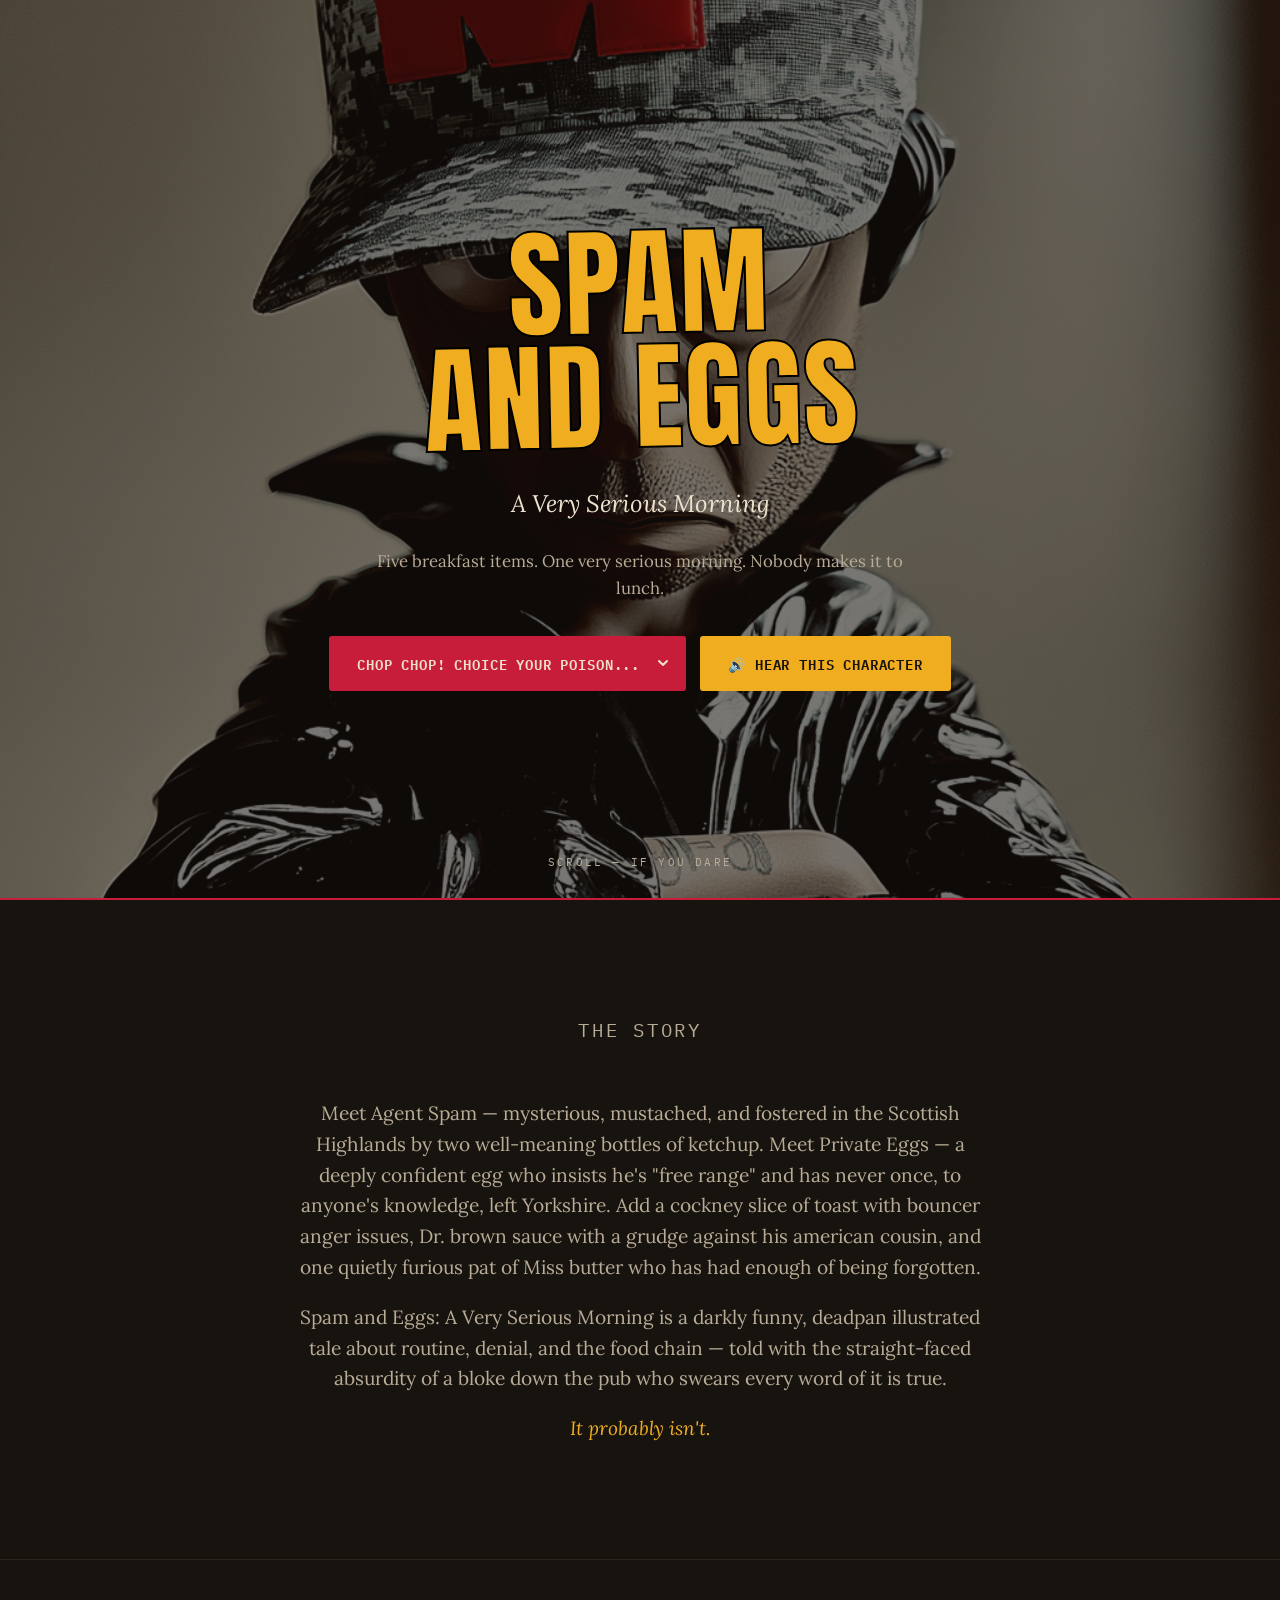
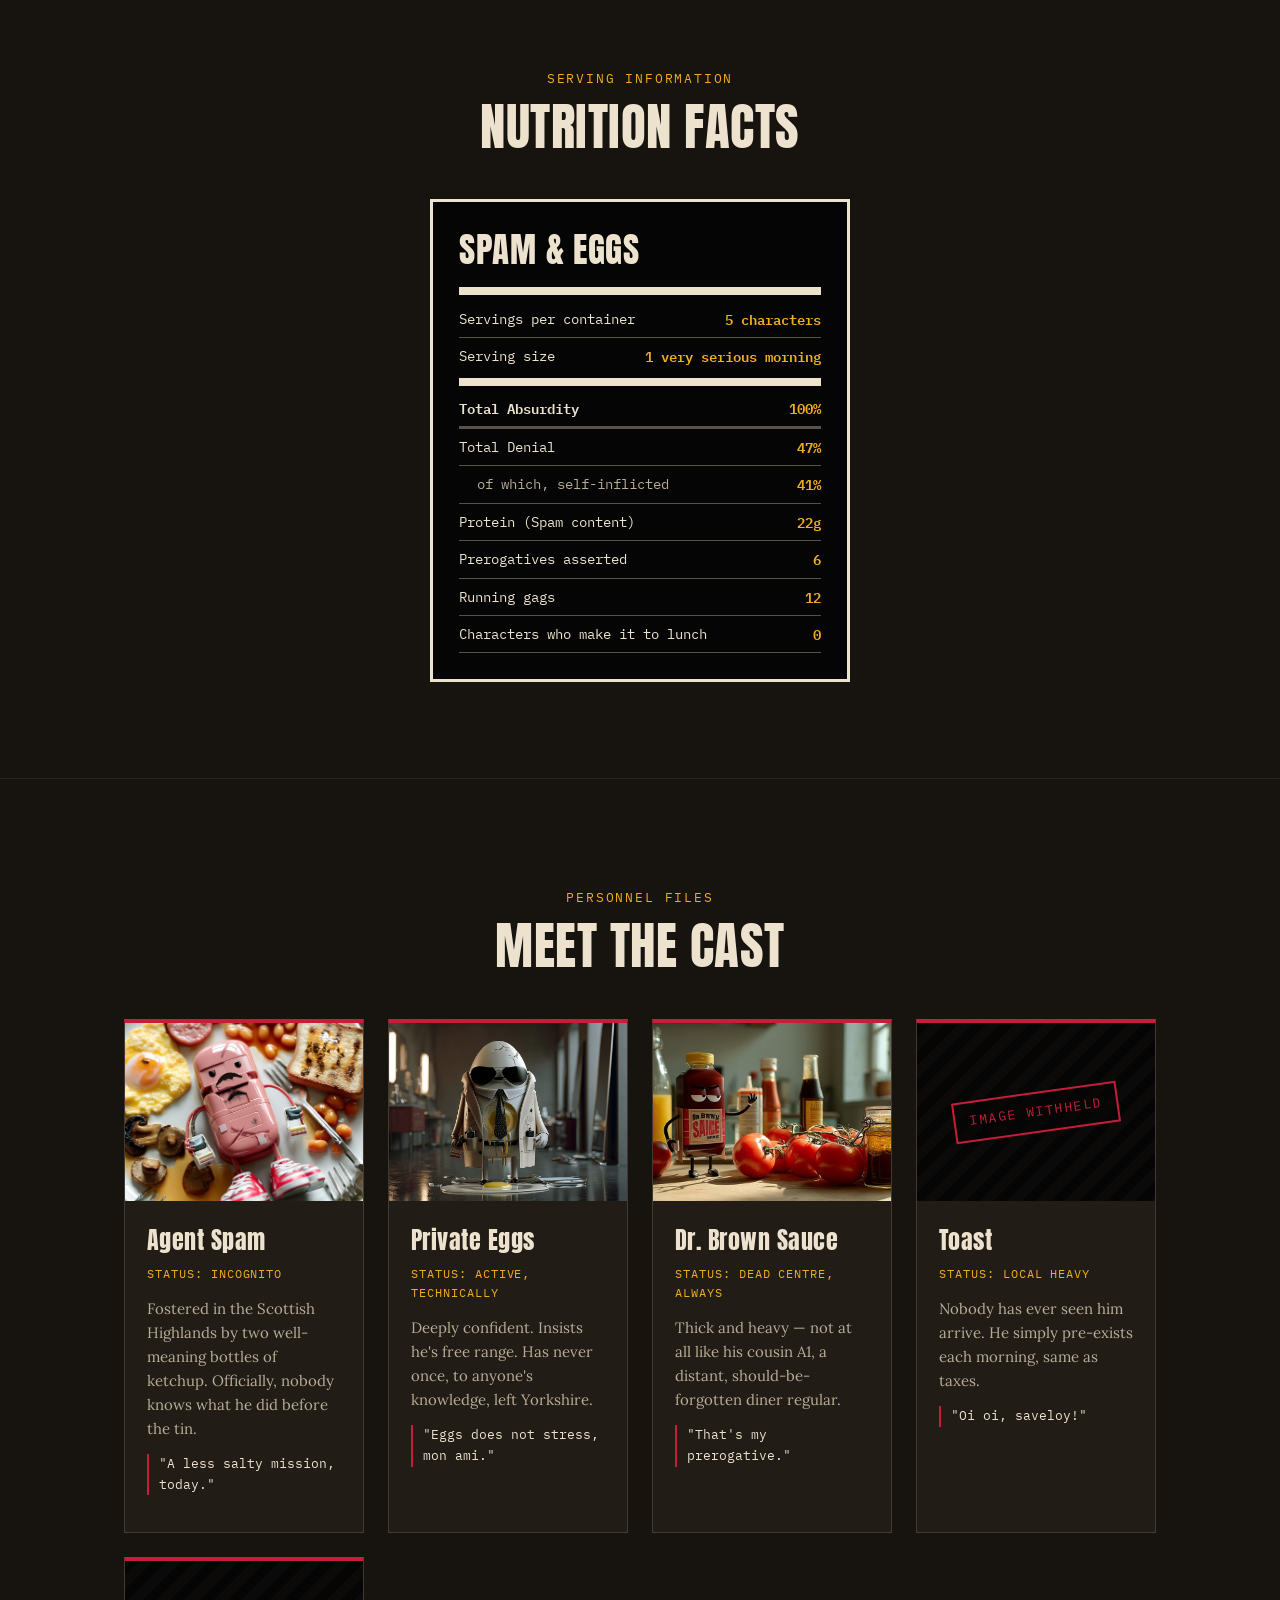
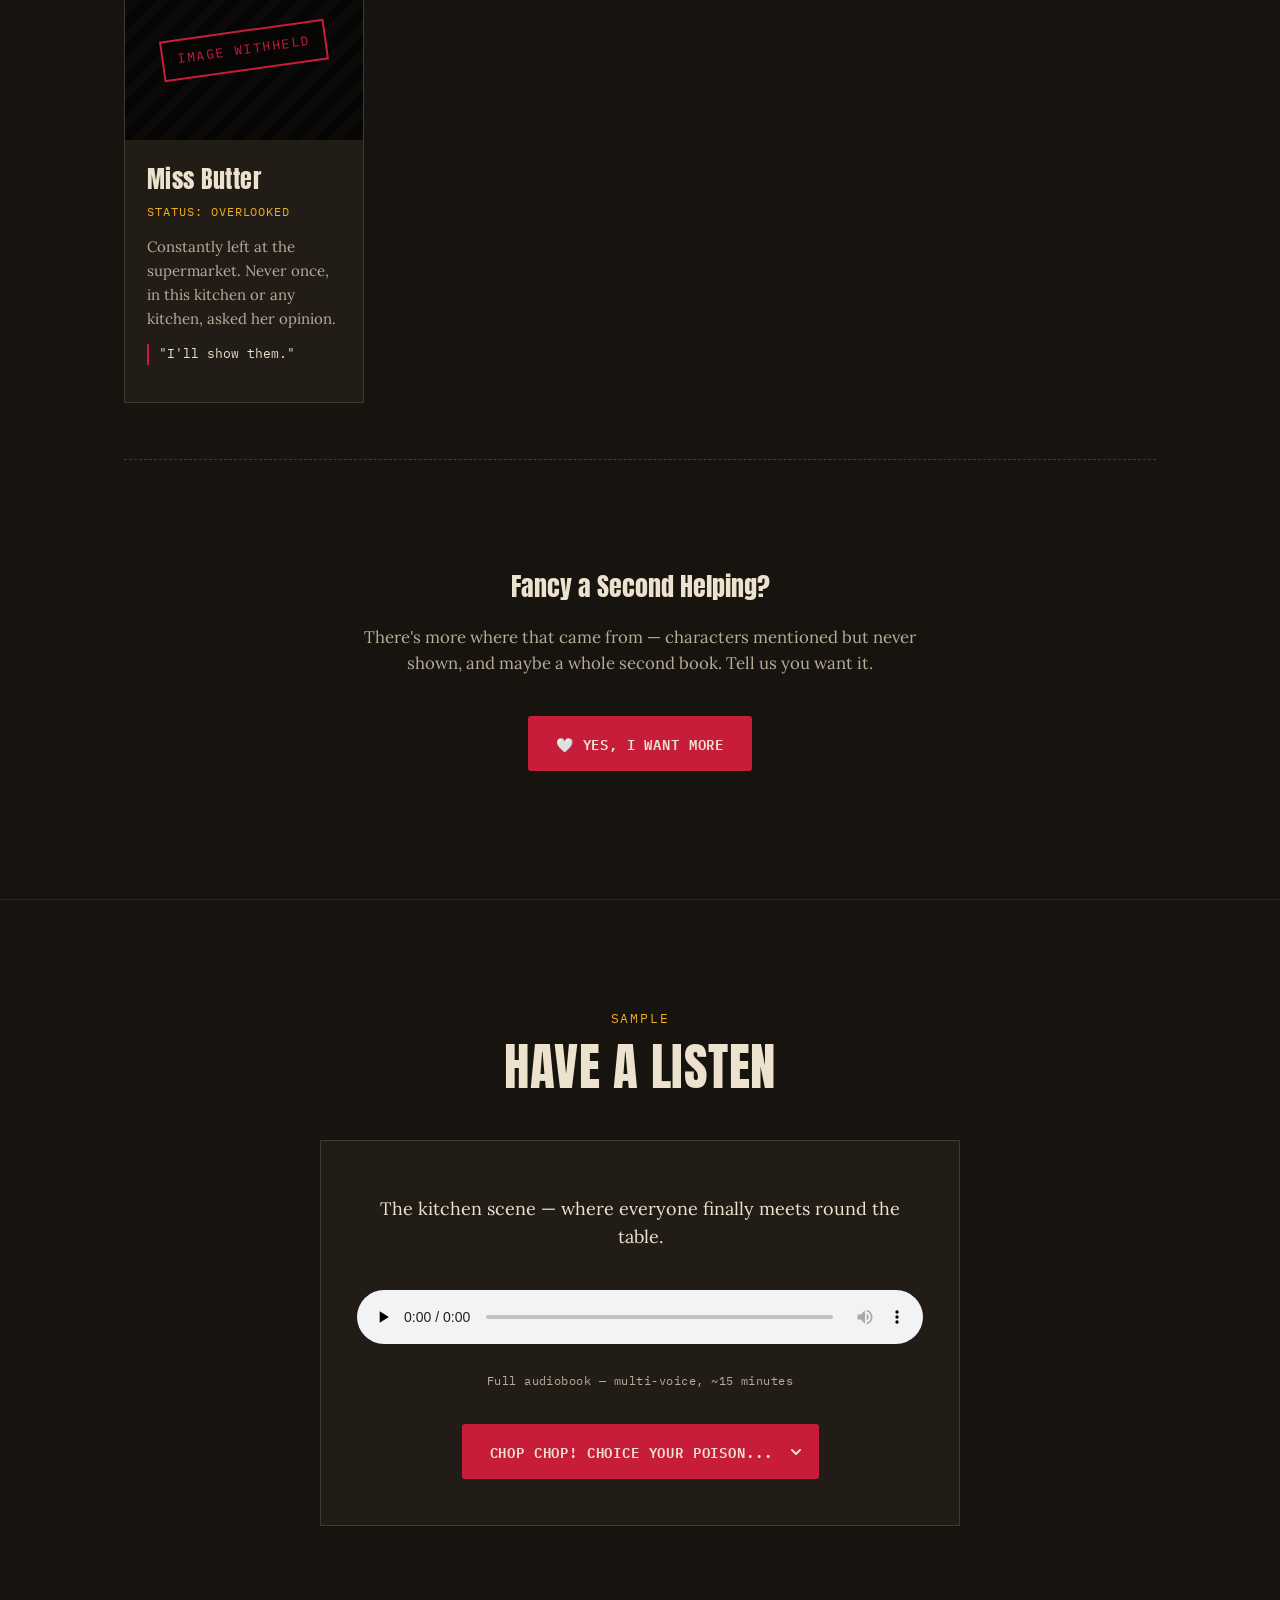
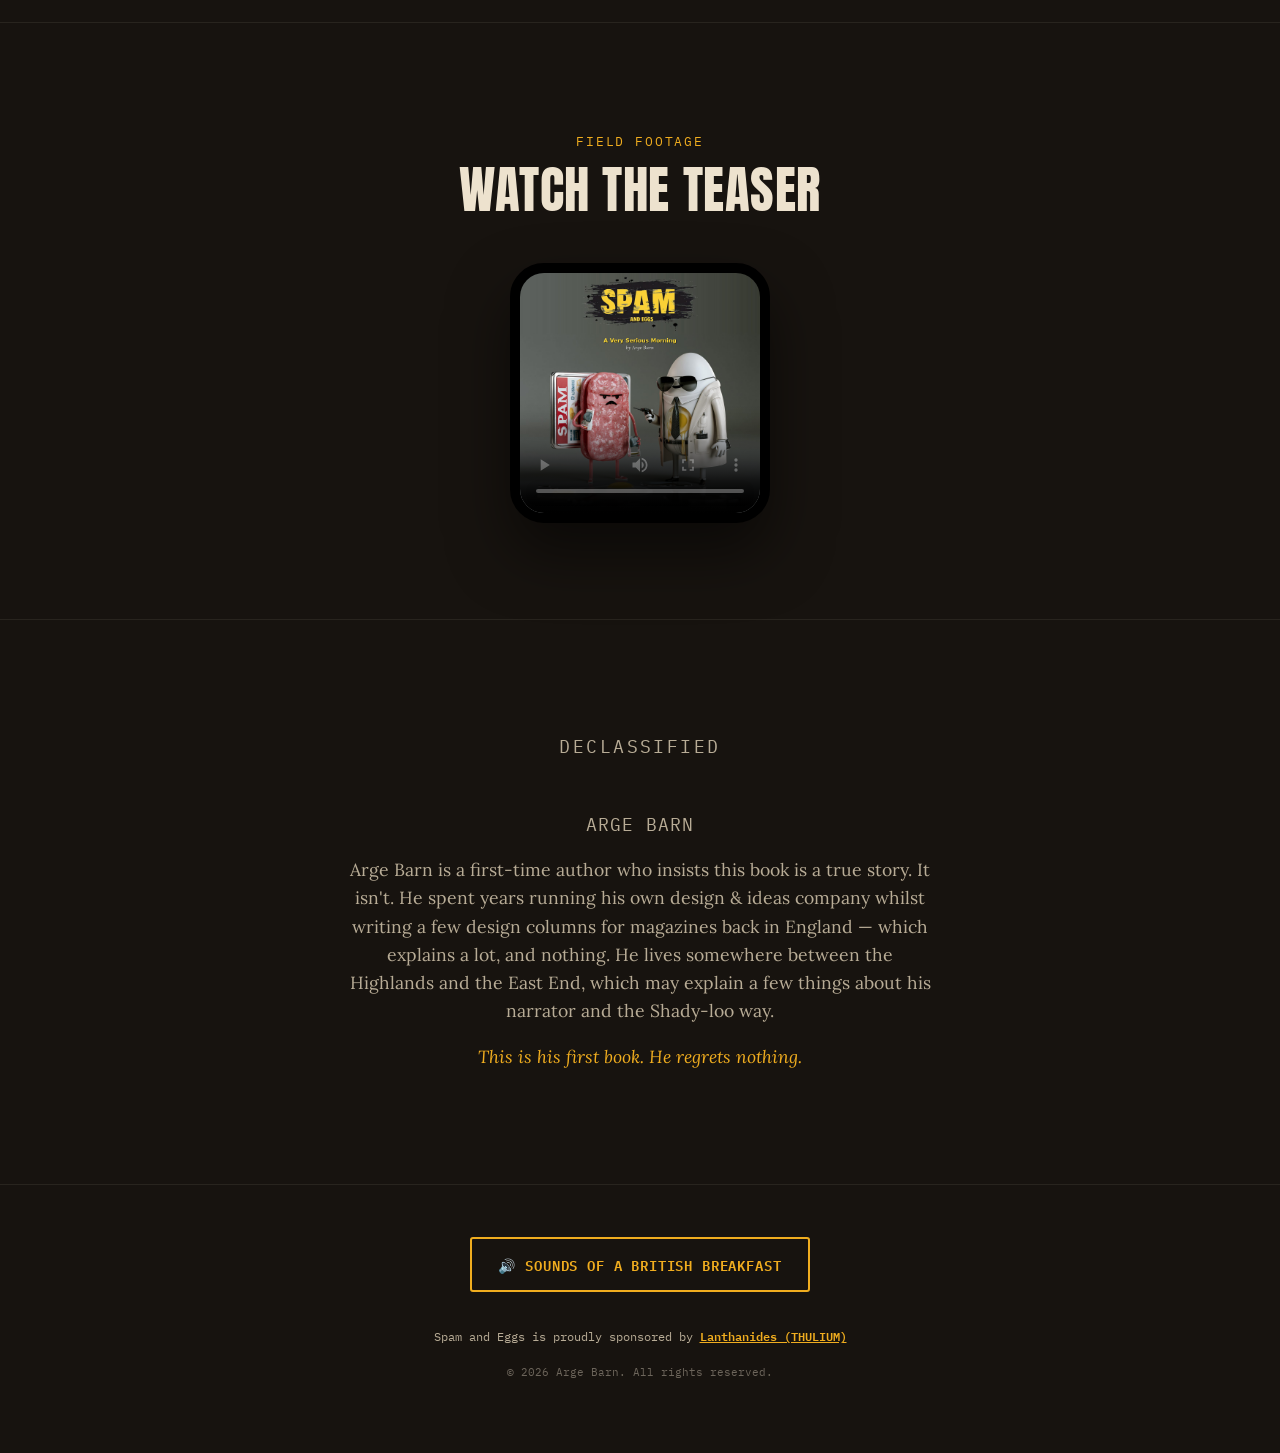
==== commit 8e707a4a: "Revise character descriptions in the story section" ====
--- a/index.html
+++ b/index.html
@@ -1,13 +1,89 @@
 <!DOCTYPE html>
 <html lang="en">
 <head>
-<meta charset="UTF-8">
-<meta name="viewport" content="width=device-width, initial-scale=1.0">
-<title>Spam and Eggs — A Very Serious Morning</title>
-<meta name="description" content="Five breakfast items. One very serious morning. Nobody makes it to lunch. A darkly funny illustrated audiobook by Arge Barn.">
-<meta property="og:title" content="Spam and Eggs — A Very Serious Morning">
-<meta property="og:description" content="Five breakfast items. One very serious morning. Nobody makes it to lunch.">
-<meta property="og:image" content="assets/images/cover.jpg">
+  <meta charset="UTF-8">
+  <meta name="viewport" content="width=device-width, initial-scale=1.0">
+
+  <title>Spam and Eggs — A Very Serious Morning | Arge Barn</title>
+
+  <meta
+    name="description"
+    content="Five breakfast items. One very serious morning. Nobody makes it to lunch. A darkly funny illustrated audiobook by Arge Barn."
+  >
+
+  <meta name="author" content="Arge Barn">
+  <meta name="robots" content="index, follow">
+
+  <!-- Canonical URL -->
+  <link
+    rel="canonical"
+    href="https://spam-and-eggs.github.io/Books/index.html"
+  >
+
+  <!-- Open Graph -->
+  <meta property="og:type" content="book">
+  <meta
+    property="og:title"
+    content="Spam and Eggs — A Very Serious Morning | Arge Barn"
+  >
+  <meta
+    property="og:description"
+    content="Five breakfast items. One very serious morning. Nobody makes it to lunch. A darkly funny illustrated audiobook by Arge Barn."
+  >
+  <meta
+    property="og:url"
+    content="https://spam-and-eggs.github.io/Books/index.html"
+  >
+  <meta
+    property="og:image"
+    content="https://spam-and-eggs.github.io/Books/assets/images/cover.jpg"
+  >
+  <meta
+    property="og:site_name"
+    content="Spam and Eggs — A Very Serious Morning"
+  >
+
+  <!-- Twitter / X -->
+  <meta name="twitter:card" content="summary_large_image">
+  <meta
+    name="twitter:title"
+    content="Spam and Eggs — A Very Serious Morning | Arge Barn"
+  >
+  <meta
+    name="twitter:description"
+    content="Five breakfast items. One very serious morning. Nobody makes it to lunch. A darkly funny illustrated audiobook by Arge Barn."
+  >
+  <meta
+    name="twitter:image"
+    content="https://spam-and-eggs.github.io/Books/assets/images/cover.jpg"
+  >
+
+  <!-- Book structured data -->
+  <script type="application/ld+json">
+  {
+    "@context": "https://schema.org",
+    "@type": "Book",
+    "@id": "https://spam-and-eggs.github.io/Books/index.html#book",
+    "name": "Spam and Eggs — A Very Serious Morning",
+    "author": {
+      "@type": "Person",
+      "name": "Arge Barn"
+    },
+    "url": "https://spam-and-eggs.github.io/Books/index.html",
+    "image": "https://spam-and-eggs.github.io/Books/assets/images/cover.jpg",
+    "description": "Five breakfast items. One very serious morning. Nobody makes it to lunch. A darkly funny illustrated audiobook by Arge Barn.",
+    "inLanguage": "en",
+    "genre": [
+      "Humor",
+      "Comedy",
+      "Audiobook"
+    ],
+    "publisher": {
+      "@type": "Person",
+      "name": "Arge Barn"
+    }
+  }
+  </script>
   <link rel="icon" href="assets/images/favicon.ico" sizes="any">
 <link rel="icon" type="image/png" sizes="32x32" href="assets/images/favicon-32x32.png">
 <link rel="icon" type="image/png" sizes="16x16" href="assets/images/favicon-16x16.png">
@@ -93,11 +169,12 @@
           <option value="http://tun.in/pyklT?utm_source=website&utm_medium=button&utm_campaign=spam_and_eggs&utm_content=hero-tunein">🔵 TuneIn</option>
           <option value="https://www.everand.com/audiobook/1067543449/Spam-and-Eggs-A-Very-Serious-Morning?utm_source=website&utm_medium=button&utm_campaign=spam_and_eggs&utm_content=hero-everand">🟣 Everand</option>
           <option value="https://www.barnesandnoble.com/w/spam-and-eggs-arge-barn/1150907553?ean=2940205787413&utm_source=website&utm_medium=button&utm_campaign=spam_and_eggs&utm_content=hero-barnes-and-noble">🟤 Barnes and Noble</option>
+          <option value="https://www.booktopia.com.au/spam-and-eggs-arge-barn/audiobook/9780466071165.html?srsltid=AmfBOoqt4cR0LwMZkteuGsJucubkgtwGan3pNJLtijYJGhp4Gwm157Kc0RSL5PA&utm_source=website&utm_medium=button&utm_campaign=spam_and_eggs&utm_content=hero-booktopia">🟩 Booktopia</option>
           <option value="https://www.kobo.com/sg/en/audiobook/spam-and-eggs?srsltid=AfmBOoq4gtz3ccm7_G0ovE7n1J6raLAivi0LPg5ln81gW19ZzTFlpRWP?utm_source=website&utm_medium=button&utm_campaign=spam_and_eggs&utm_content=hero-kobo">🟢 Kobo</option>
           <option value="https://play.google.com/store/audiobooks/details/Arge_Barn_Spam_and_Eggs?id=AQAAAED6qiLqyM&utm_source=website&utm_medium=button&utm_campaign=spam_and_eggs&utm_content=hero-google-play">▶ Google Play</option>
           <option value="https://www.amazon.com/dp/B0HDY314GP?ref_=ast_author_ofdp_rw?utm_source=website&utm_medium=button&utm_campaign=spam_and_eggs&utm_content=hero-amazon">🟠 Amazon</option>
-          <option value="https://www.ibs.it/spam-eggs-audiobook-arge-barn/e/9780466071165?srsltid=AfmBOooR1dBDKYHs-jy-RNsbdK6XVhRpRr8zVDQHjfhiVJnqXdYfN0te?utm_source=website&utm_medium=button&utm_campaign=spam_and_eggs&utm_content=hero-ibs">🔵 Ibs</option>
-          <option value=" https://www.lafeltrinelli.it/spam-eggs-audiobook-arge-barn/e/9780466071165?srsltid=AfmBOordpHfROK8YFigRcA0tHPkMUphEO27Fzt_TkG967jvlHJC7Y_Ky?utm_source=website&utm_medium=button&utm_campaign=spam_and_eggs&utm_content=listen-feltrinelli">🔴 Feltrinelli</option>
+          <option value="https://www.smashwords.com/books/view/2091151?utm_medium=button&utm_campaign=spam_and_eggs&utm_content=hero-smashwords">🔵 Smashwords</option>
+          <option value="https://books.apple.com/us/book/spam-and-eggs/id6805459210?utm_medium=button&utm_campaign=spam_and_eggs&utm_content=hero-apple">⚪ Apple</option>
         </select>
         <span class="select-chevron"><svg viewBox="0 0 16 16"><path d="M4 6l4 4 4-4"/></svg></span>
       </div>
@@ -123,7 +200,7 @@
   <div class="wrap blurb">
     <p class="eyebrow">The Story</p>
     <div style="height:14px"></div>
-    <p>Meet Agent Spam — mysterious, mustached, and fostered in the Scottish Highlands by two well-meaning bottles of ketchup. Meet Private Eggs — a deeply confident egg who insists he's "free range" and has never once, to anyone's knowledge, left Yorkshire. Add a cockney slice of toast with anger issues, an American bottle of brown sauce with a grudge against his own cousin, and one quietly furious pat of butter who has had enough of being forgotten.</p>
+    <p>Meet Agent Spam — mysterious, mustached, and fostered in the Scottish Highlands by two well-meaning bottles of ketchup. Meet Private Eggs — a deeply confident egg who insists he's "free range" and has never once, to anyone's knowledge, left Yorkshire. Add a cockney slice of toast with bouncer anger issues, Dr. brown sauce with a grudge against his american cousin, and one quietly furious pat of Miss butter who has had enough of being forgotten.</p>
     <p>Spam and Eggs: A Very Serious Morning is a darkly funny, deadpan illustrated tale about routine, denial, and the food chain — told with the straight-faced absurdity of a bloke down the pub who swears every word of it is true.</p>
     <p>It probably isn't.</p>
   </div>
@@ -316,11 +393,12 @@
           <option value="http://tun.in/pyklT?utm_source=website&utm_medium=button&utm_campaign=spam_and_eggs&utm_content=hero-tunein">🔵 TuneIn</option>
           <option value="https://www.everand.com/audiobook/1067543449/Spam-and-Eggs-A-Very-Serious-Morning?utm_source=website&utm_medium=button&utm_campaign=spam_and_eggs&utm_content=listen-everand">🟣 Everand</option>
           <option value="https://www.barnesandnoble.com/w/spam-and-eggs-arge-barn/1150907553?ean=2940205787413&utm_source=website&utm_medium=button&utm_campaign=spam_and_eggs&utm_content=listen-barnes-and-noble">🟤 Barnes and Noble</option>
+             <option value="https://www.booktopia.com.au/spam-and-eggs-arge-barn/audiobook/9780466071165.html?srsltid=AmfBOoqt4cR0LwMZkteuGsJucubkgtwGan3pNJLtijYJGhp4Gwm157Kc0RSL5PA&utm_source=website&utm_medium=button&utm_campaign=spam_and_eggs&utm_content=listen-booktopia">🟩 Booktopia</option>
           <option value="https://www.kobo.com/sg/en/audiobook/spam-and-eggs?srsltid=AfmBOoq4gtz3ccm7_G0ovE7n1J6raLAivi0LPg5ln81gW19ZzTFlpRWP?utm_source=website&utm_medium=button&utm_campaign=spam_and_eggs&utm_content=listen-kobo">🟢 Kobo</option>
           <option value="https://play.google.com/store/audiobooks/details/Arge_Barn_Spam_and_Eggs?id=AQAAAED6qiLqyM&utm_source=website&utm_medium=button&utm_campaign=spam_and_eggs&utm_content=listen-google-play">▶ Google Play</option>
           <option value="https://www.amazon.com/dp/B0HDY314GP?ref_=ast_author_ofdp_rw?utm_source=website&utm_medium=button&utm_campaign=spam_and_eggs&utm_content=listen-amazon">🟠 Amazon</option>
-          <option value="https://www.ibs.it/spam-eggs-audiobook-arge-barn/e/9780466071165?srsltid=AfmBOooR1dBDKYHs-jy-RNsbdK6XVhRpRr8zVDQHjfhiVJnqXdYfN0te?utm_source=website&utm_medium=button&utm_campaign=spam_and_eggs&utm_content=listen-ibs">🔵 Ibs</option>
-          <option value=" https://www.lafeltrinelli.it/spam-eggs-audiobook-arge-barn/e/9780466071165?srsltid=AfmBOordpHfROK8YFigRcA0tHPkMUphEO27Fzt_TkG967jvlHJC7Y_Ky?utm_source=website&utm_medium=button&utm_campaign=spam_and_eggs&utm_content=listen-feltrinelli">🔴 Feltrinelli</option>
+          <option value="https://www.smashwords.com/books/view/2091151?utm_medium=button&utm_campaign=spam_and_eggs&utm_content=listen-smashwords">🔵 smashwords</option>
+          <option value="https://books.apple.com/us/book/spam-and-eggs/id6805459210?utm_medium=button&utm_campaign=spam_and_eggs&utm_content=listen-apple">⚪ Apple</option>
         </select>
         <span class="select-chevron"><svg viewBox="0 0 16 16"><path d="M4 6l4 4 4-4"/></svg></span>
       </div>
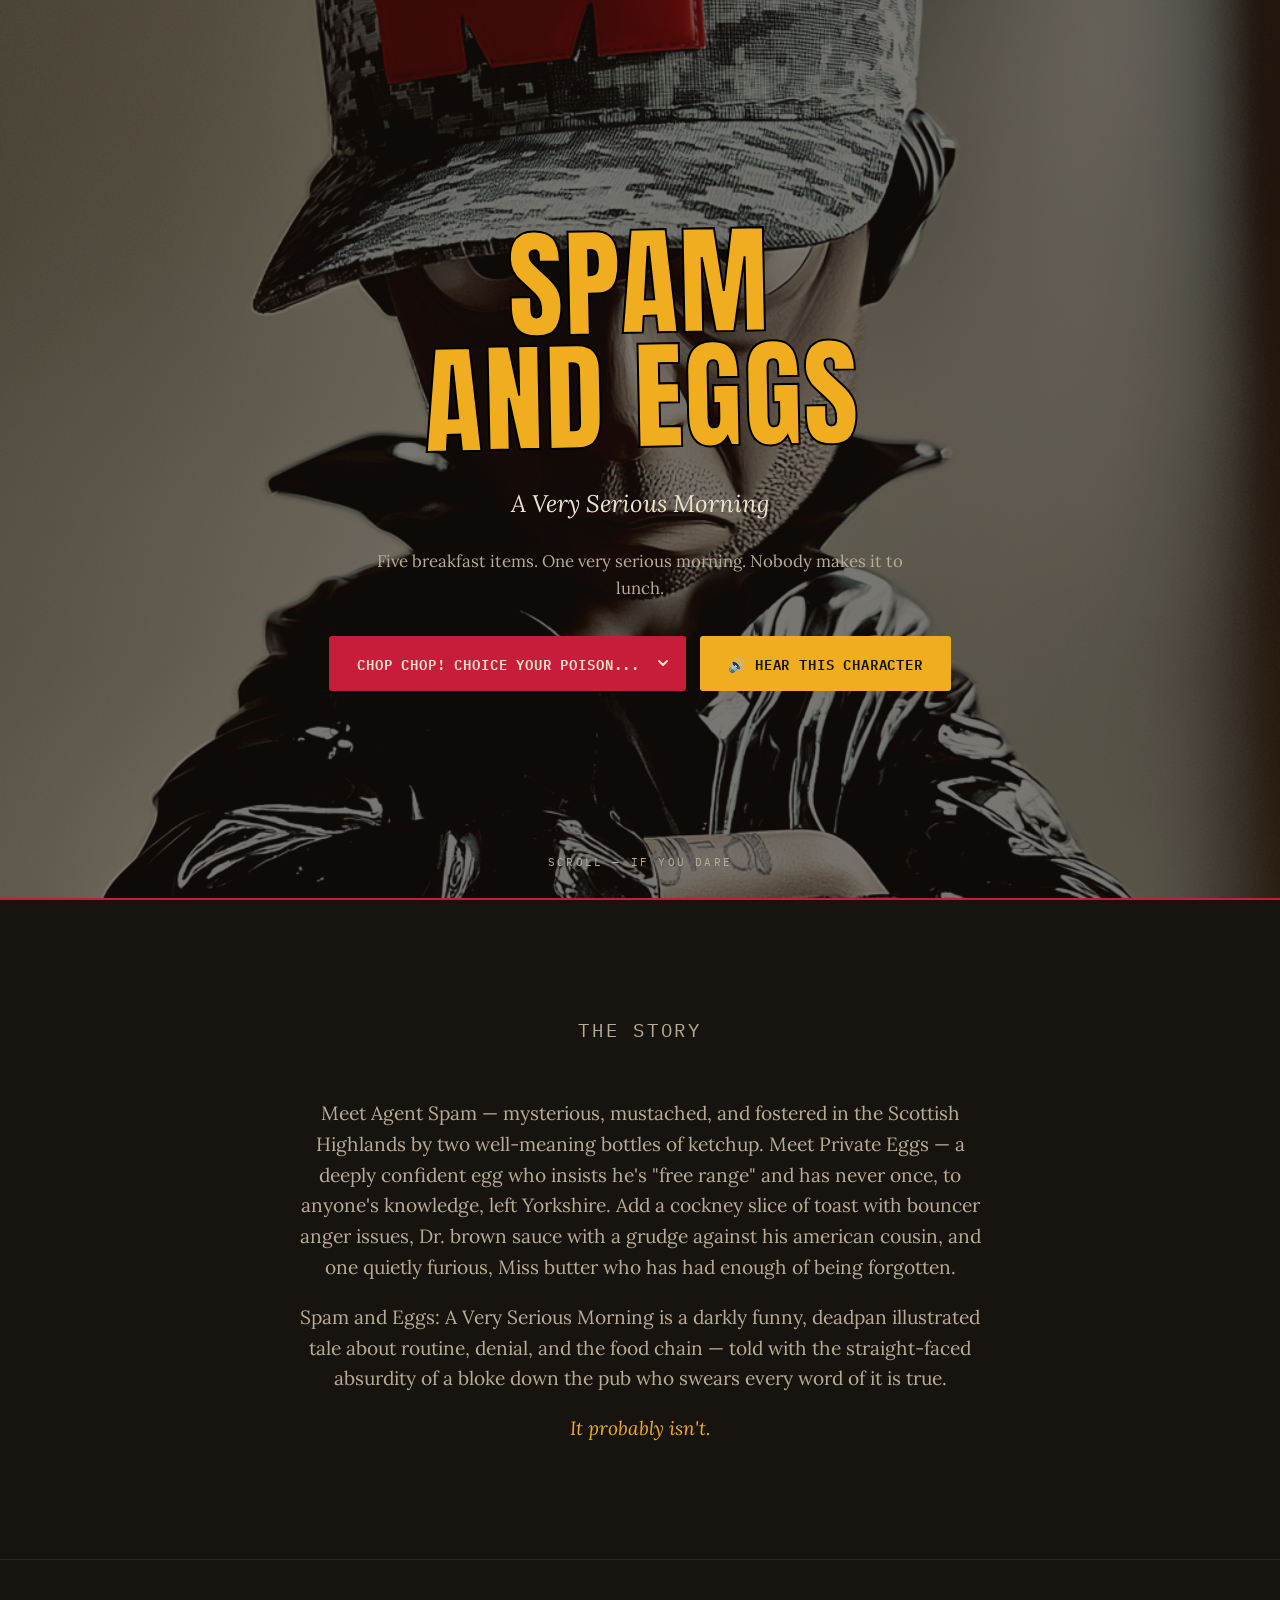
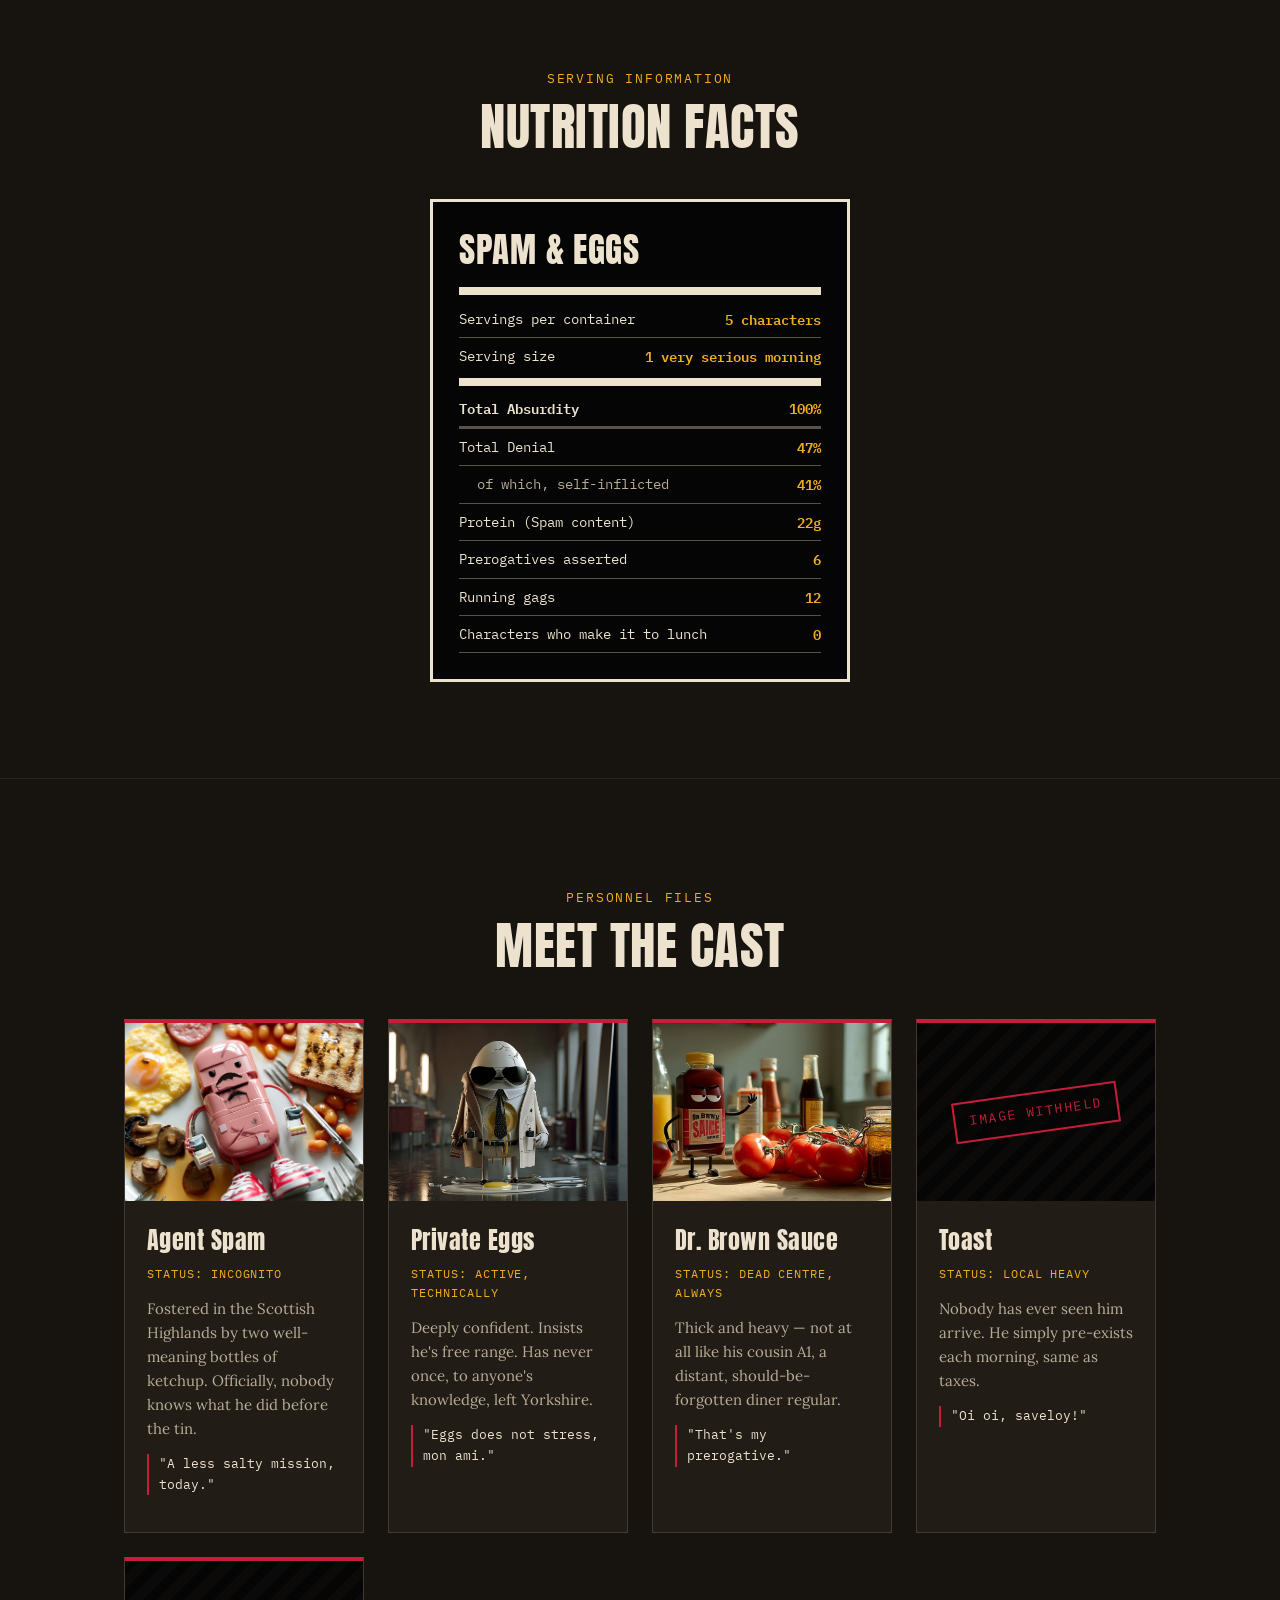
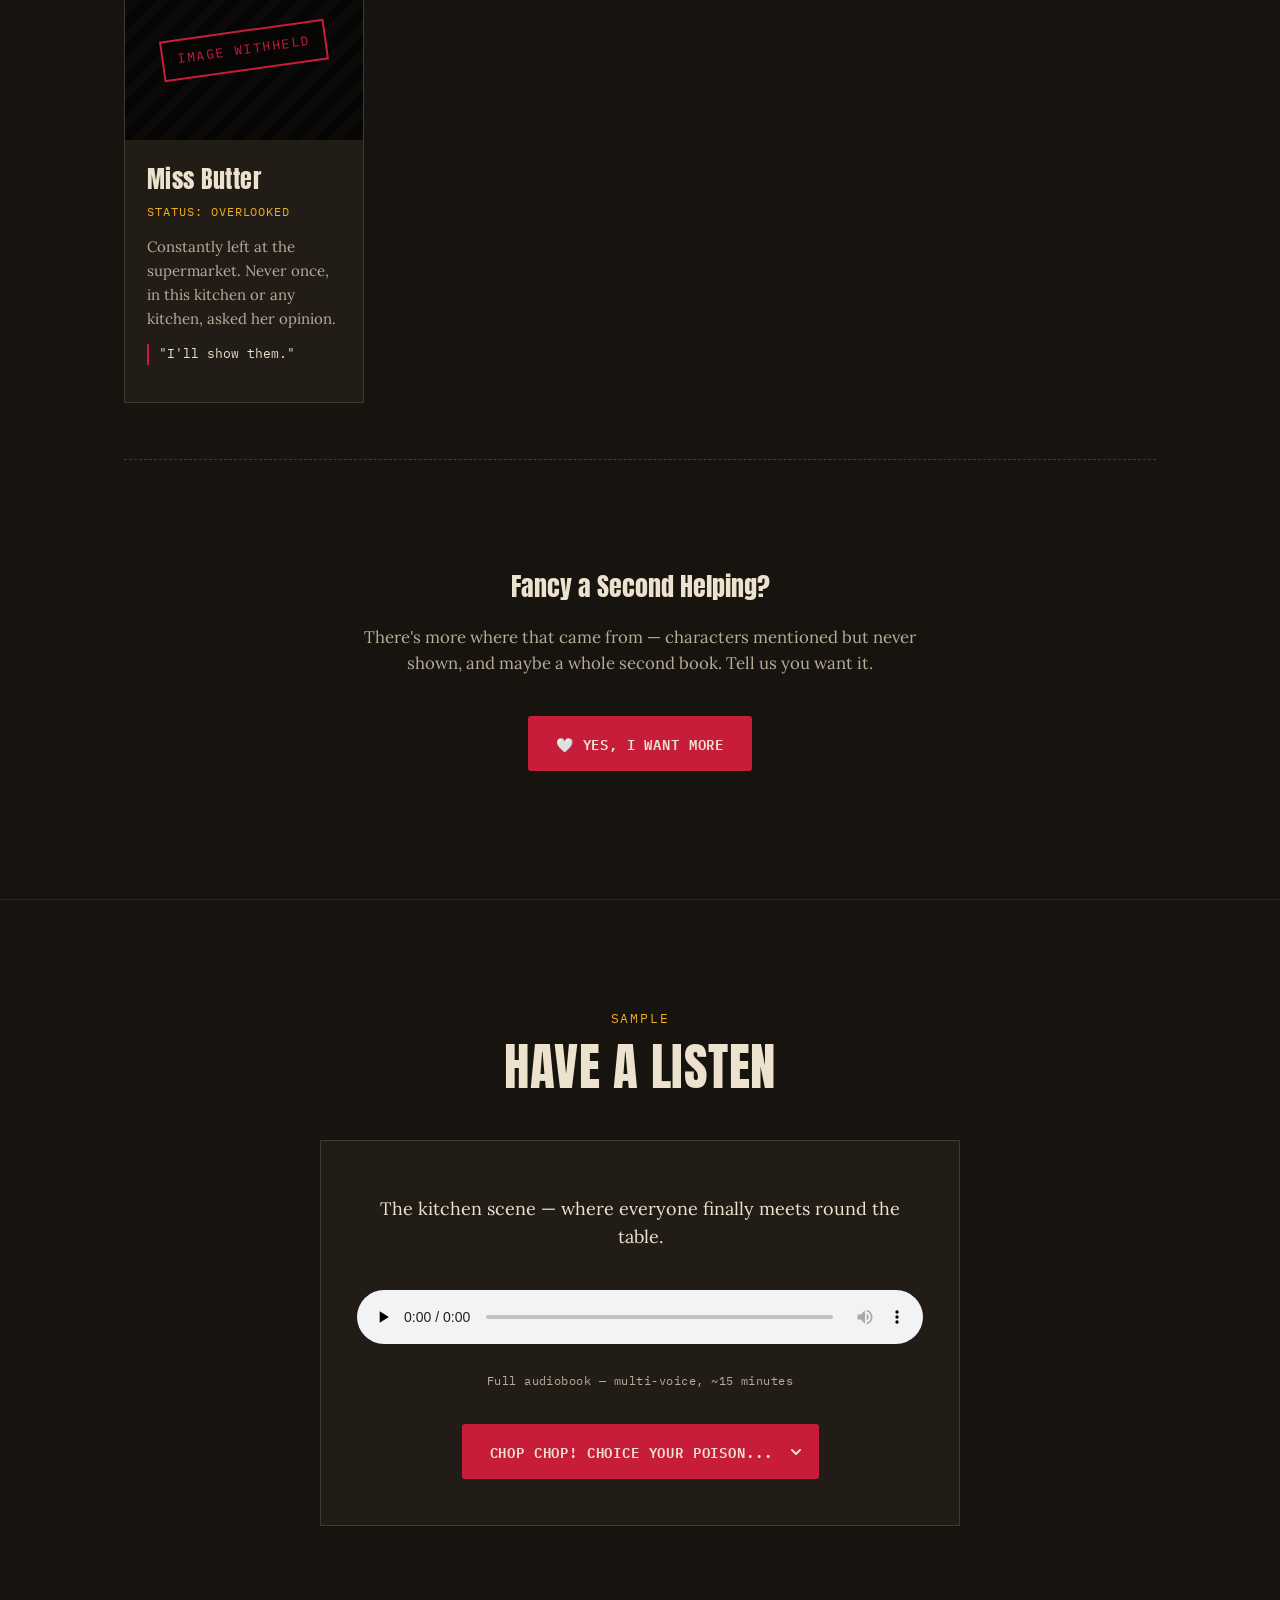
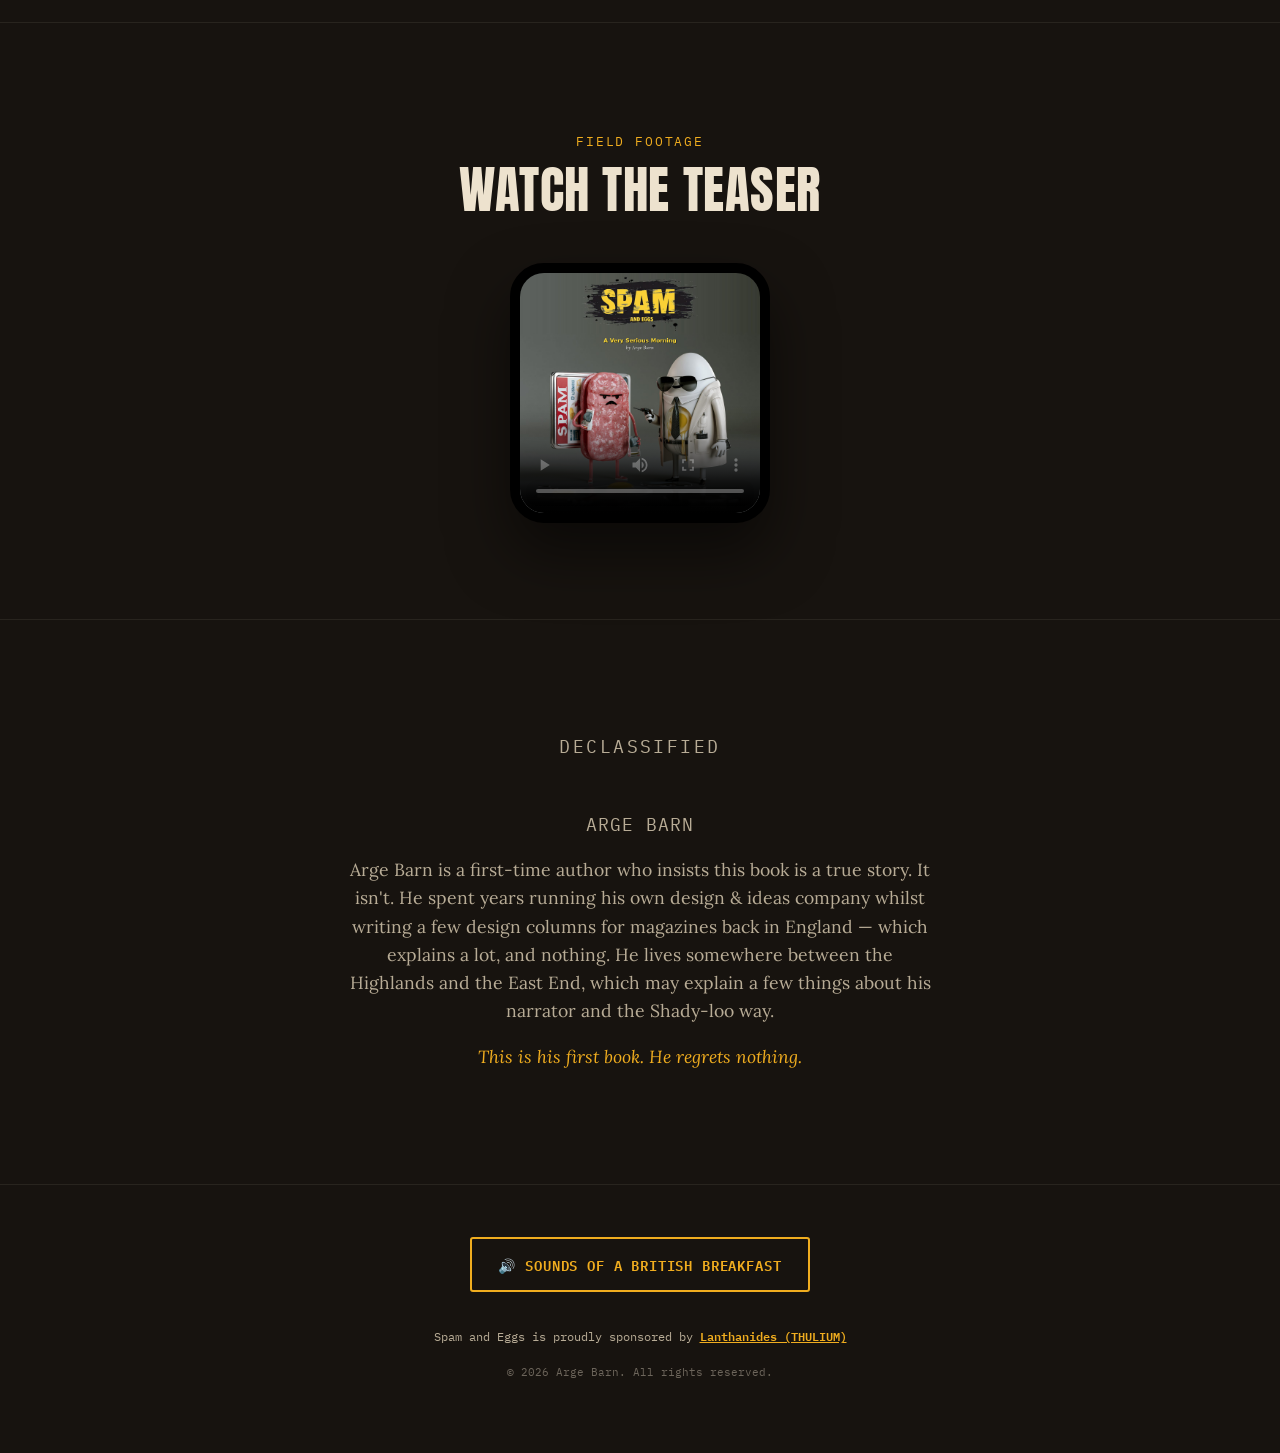
==== commit ab40a392: "Update index.html" ====
--- a/index.html
+++ b/index.html
@@ -200,7 +200,7 @@
   <div class="wrap blurb">
     <p class="eyebrow">The Story</p>
     <div style="height:14px"></div>
-    <p>Meet Agent Spam — mysterious, mustached, and fostered in the Scottish Highlands by two well-meaning bottles of ketchup. Meet Private Eggs — a deeply confident egg who insists he's "free range" and has never once, to anyone's knowledge, left Yorkshire. Add a cockney slice of toast with bouncer anger issues, Dr. brown sauce with a grudge against his american cousin, and one quietly furious pat of Miss butter who has had enough of being forgotten.</p>
+    <p>Meet Agent Spam — mysterious, mustached, and fostered in the Scottish Highlands by two well-meaning bottles of ketchup. Meet Private Eggs — a deeply confident egg who insists he's "free range" and has never once, to anyone's knowledge, left Yorkshire. Add a cockney slice of toast with bouncer anger issues, Dr. brown sauce with a grudge against his american cousin, and one quietly furious, Miss butter who has had enough of being forgotten.</p>
     <p>Spam and Eggs: A Very Serious Morning is a darkly funny, deadpan illustrated tale about routine, denial, and the food chain — told with the straight-faced absurdity of a bloke down the pub who swears every word of it is true.</p>
     <p>It probably isn't.</p>
   </div>
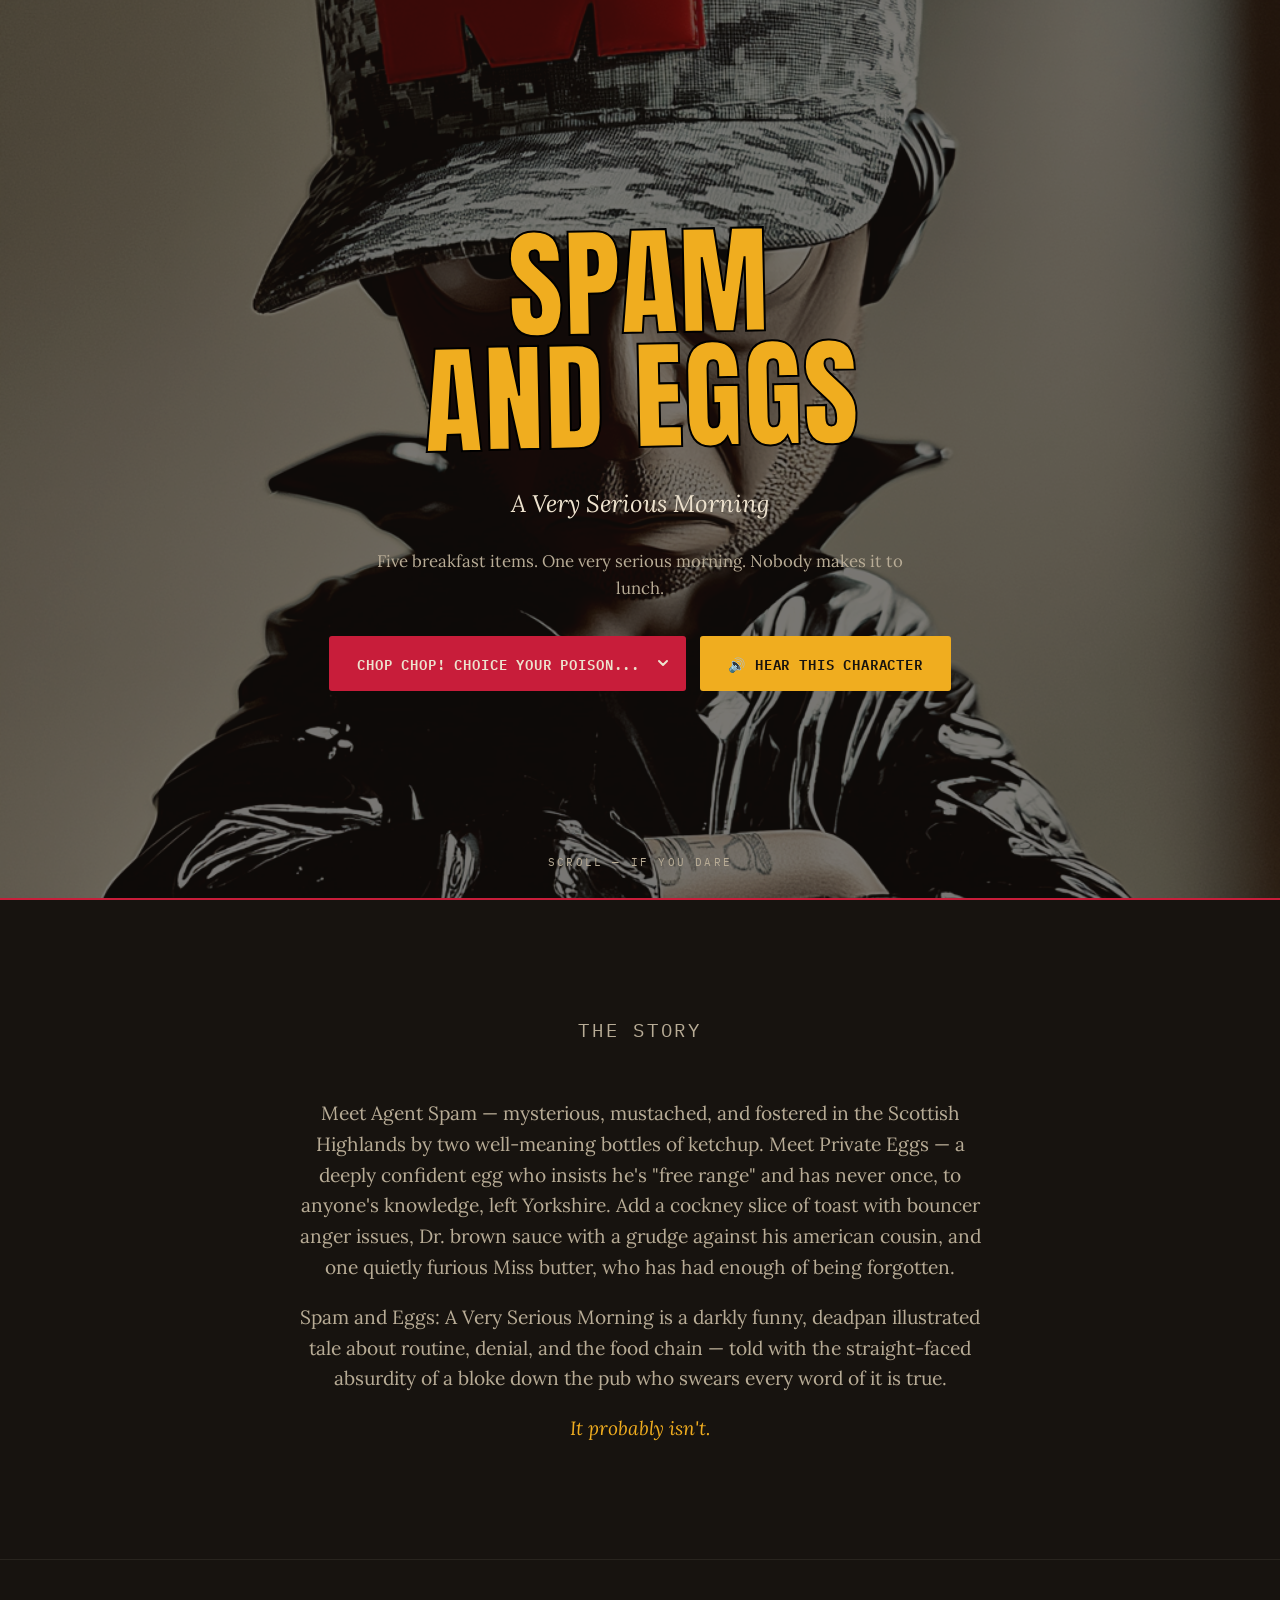
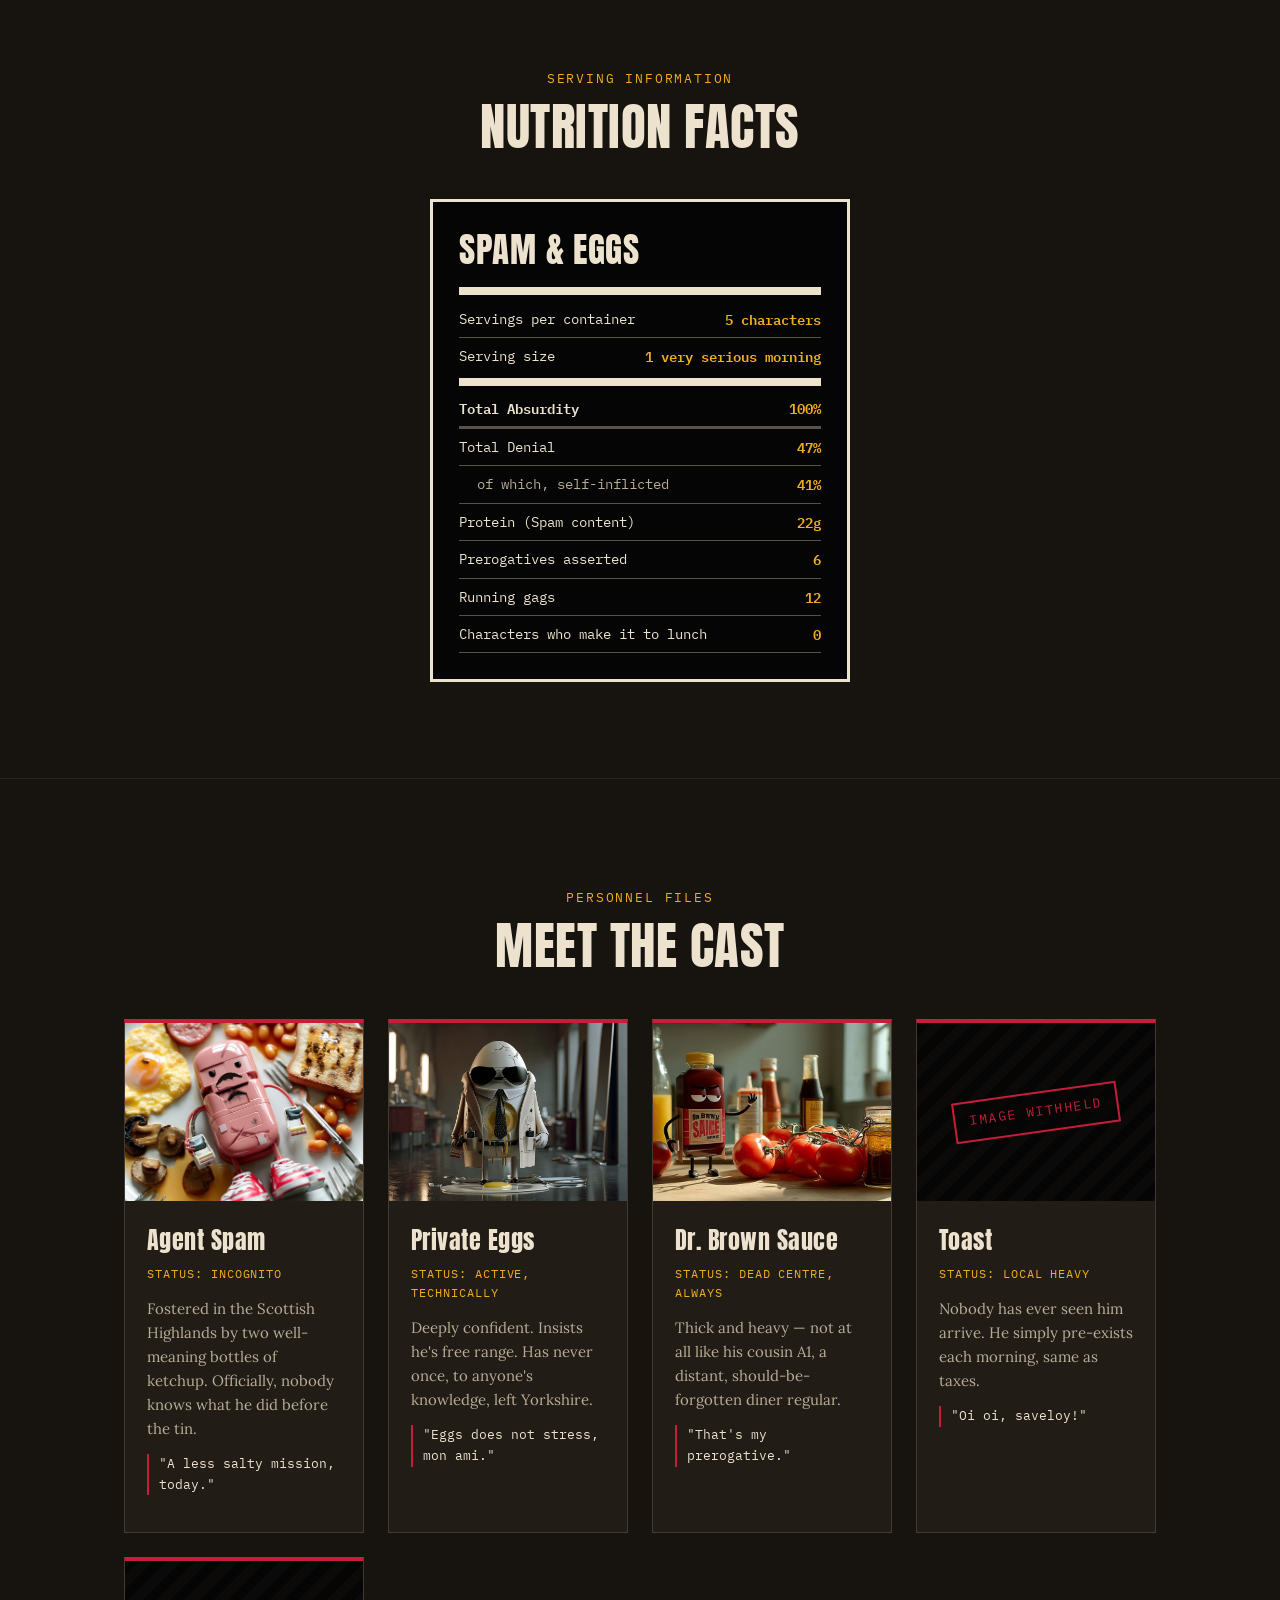
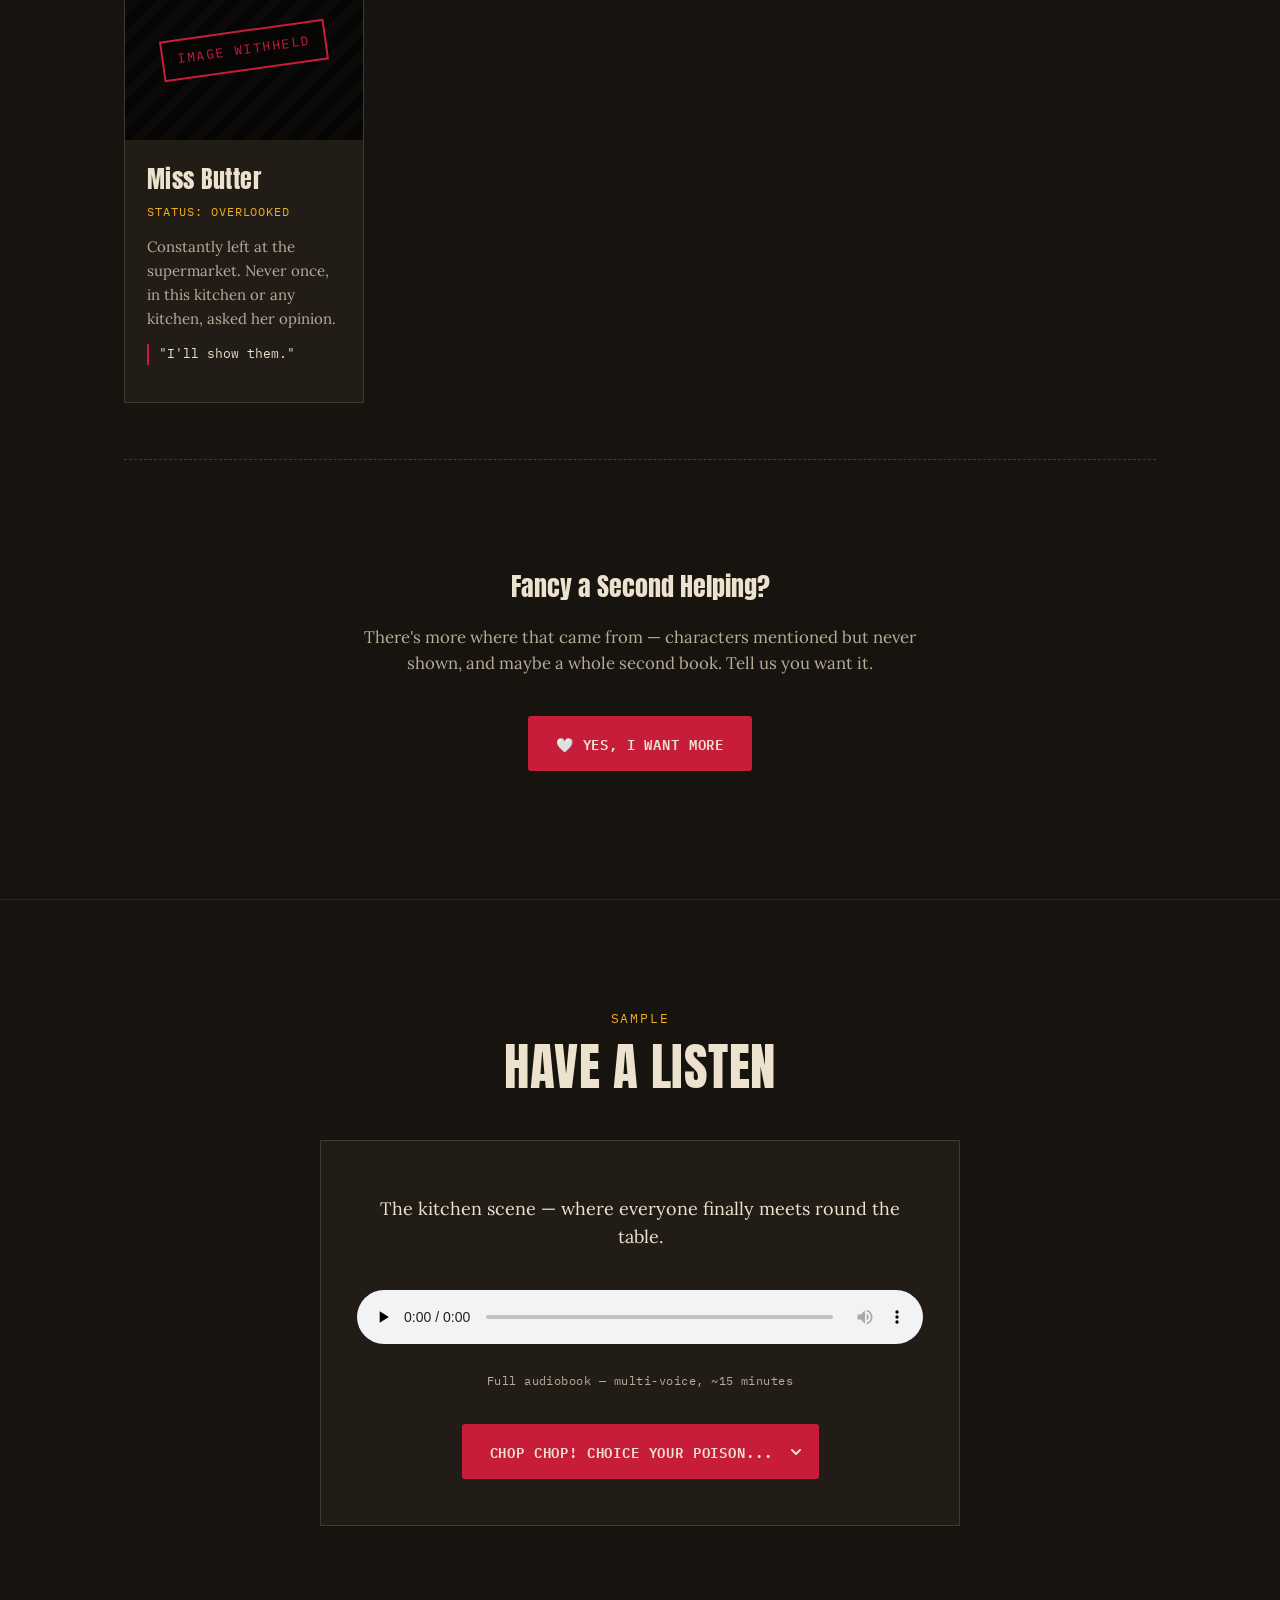
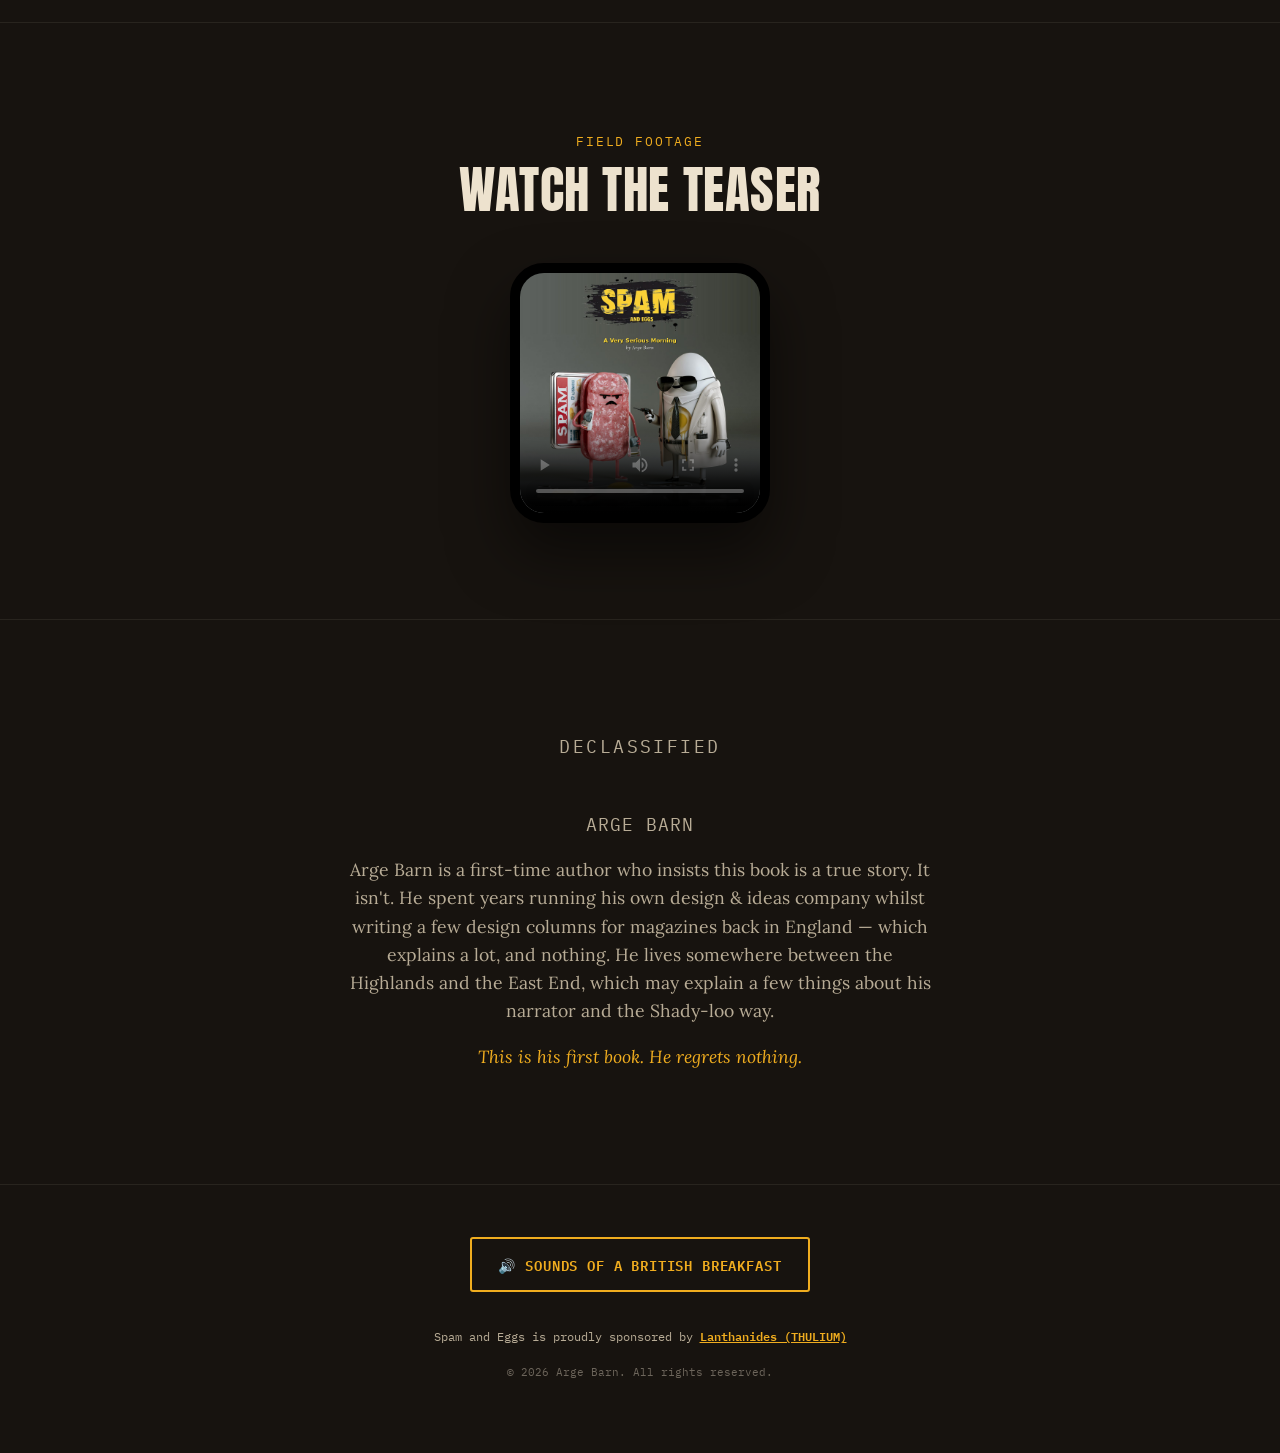
==== commit a861b42e: "Fix punctuation in story paragraph" ====
--- a/index.html
+++ b/index.html
@@ -200,7 +200,7 @@
   <div class="wrap blurb">
     <p class="eyebrow">The Story</p>
     <div style="height:14px"></div>
-    <p>Meet Agent Spam — mysterious, mustached, and fostered in the Scottish Highlands by two well-meaning bottles of ketchup. Meet Private Eggs — a deeply confident egg who insists he's "free range" and has never once, to anyone's knowledge, left Yorkshire. Add a cockney slice of toast with bouncer anger issues, Dr. brown sauce with a grudge against his american cousin, and one quietly furious, Miss butter who has had enough of being forgotten.</p>
+    <p>Meet Agent Spam — mysterious, mustached, and fostered in the Scottish Highlands by two well-meaning bottles of ketchup. Meet Private Eggs — a deeply confident egg who insists he's "free range" and has never once, to anyone's knowledge, left Yorkshire. Add a cockney slice of toast with bouncer anger issues, Dr. brown sauce with a grudge against his american cousin, and one quietly furious Miss butter, who has had enough of being forgotten.</p>
     <p>Spam and Eggs: A Very Serious Morning is a darkly funny, deadpan illustrated tale about routine, denial, and the food chain — told with the straight-faced absurdity of a bloke down the pub who swears every word of it is true.</p>
     <p>It probably isn't.</p>
   </div>
